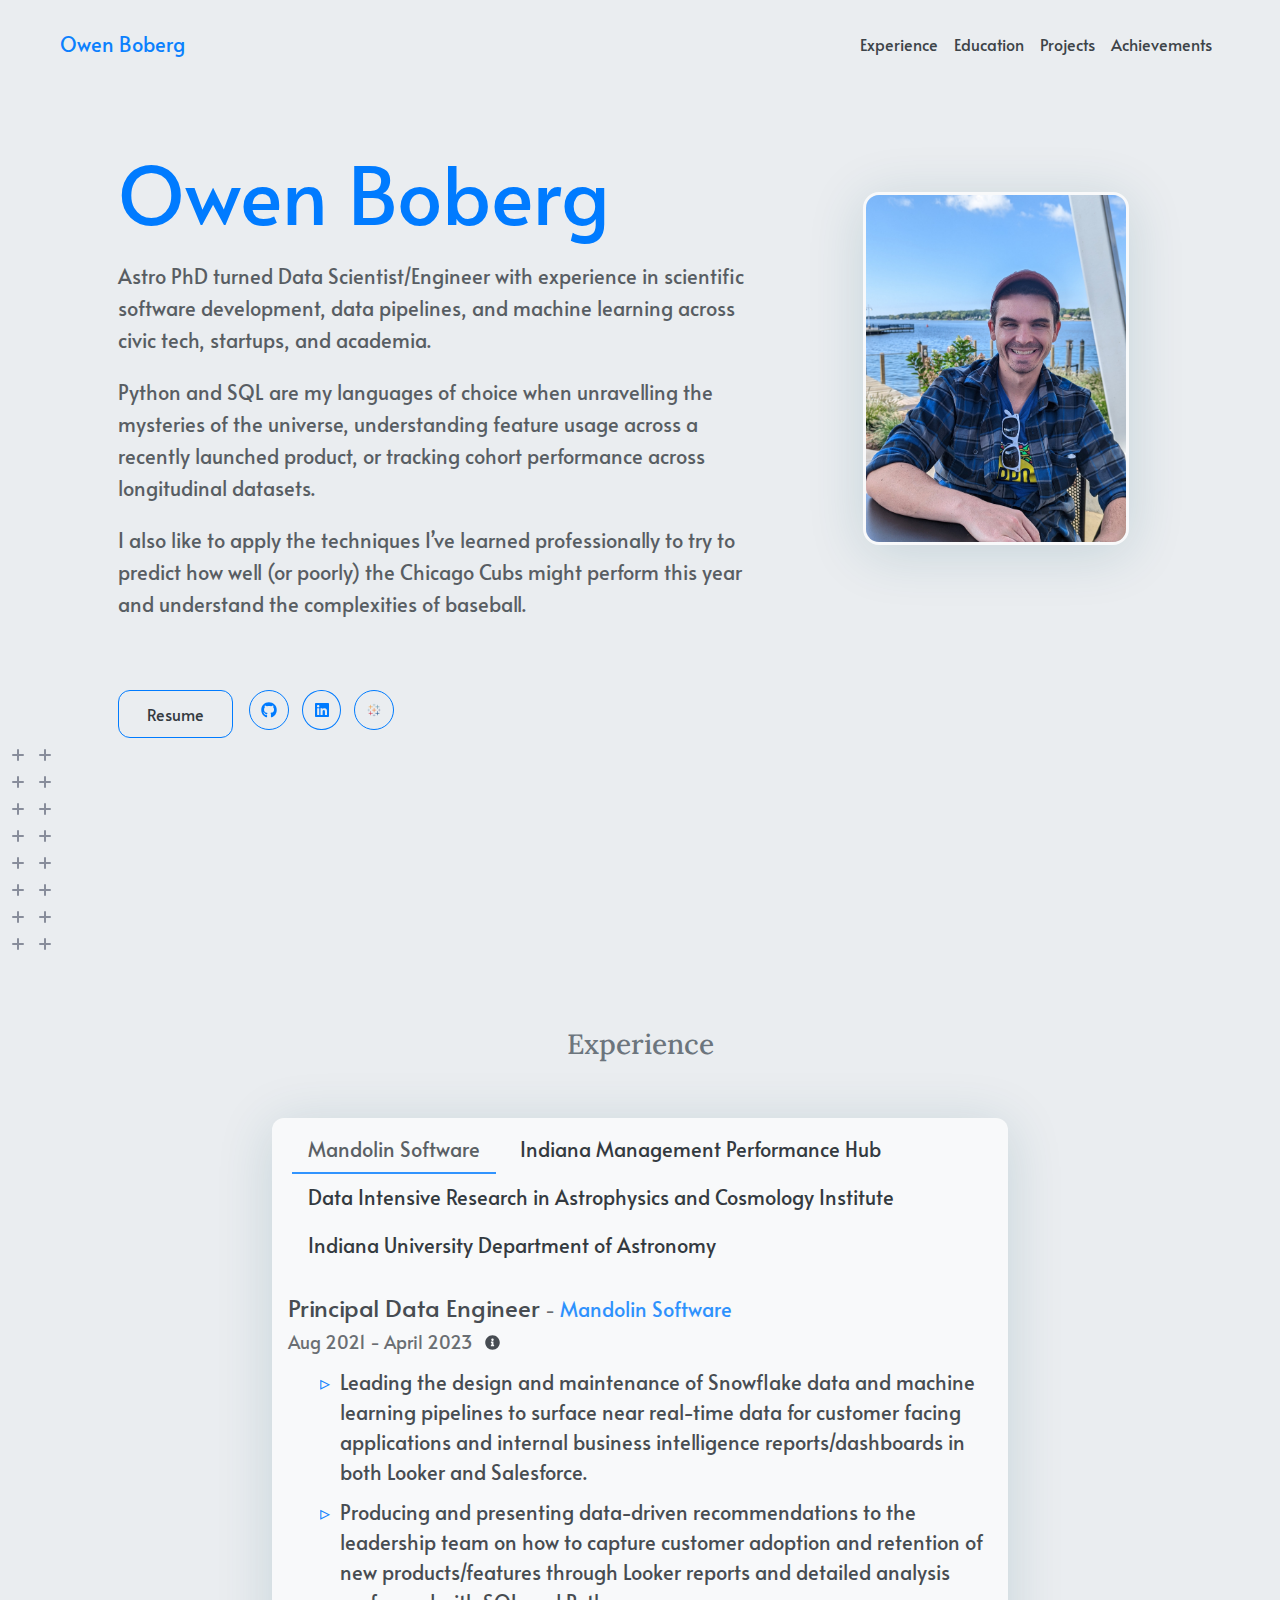
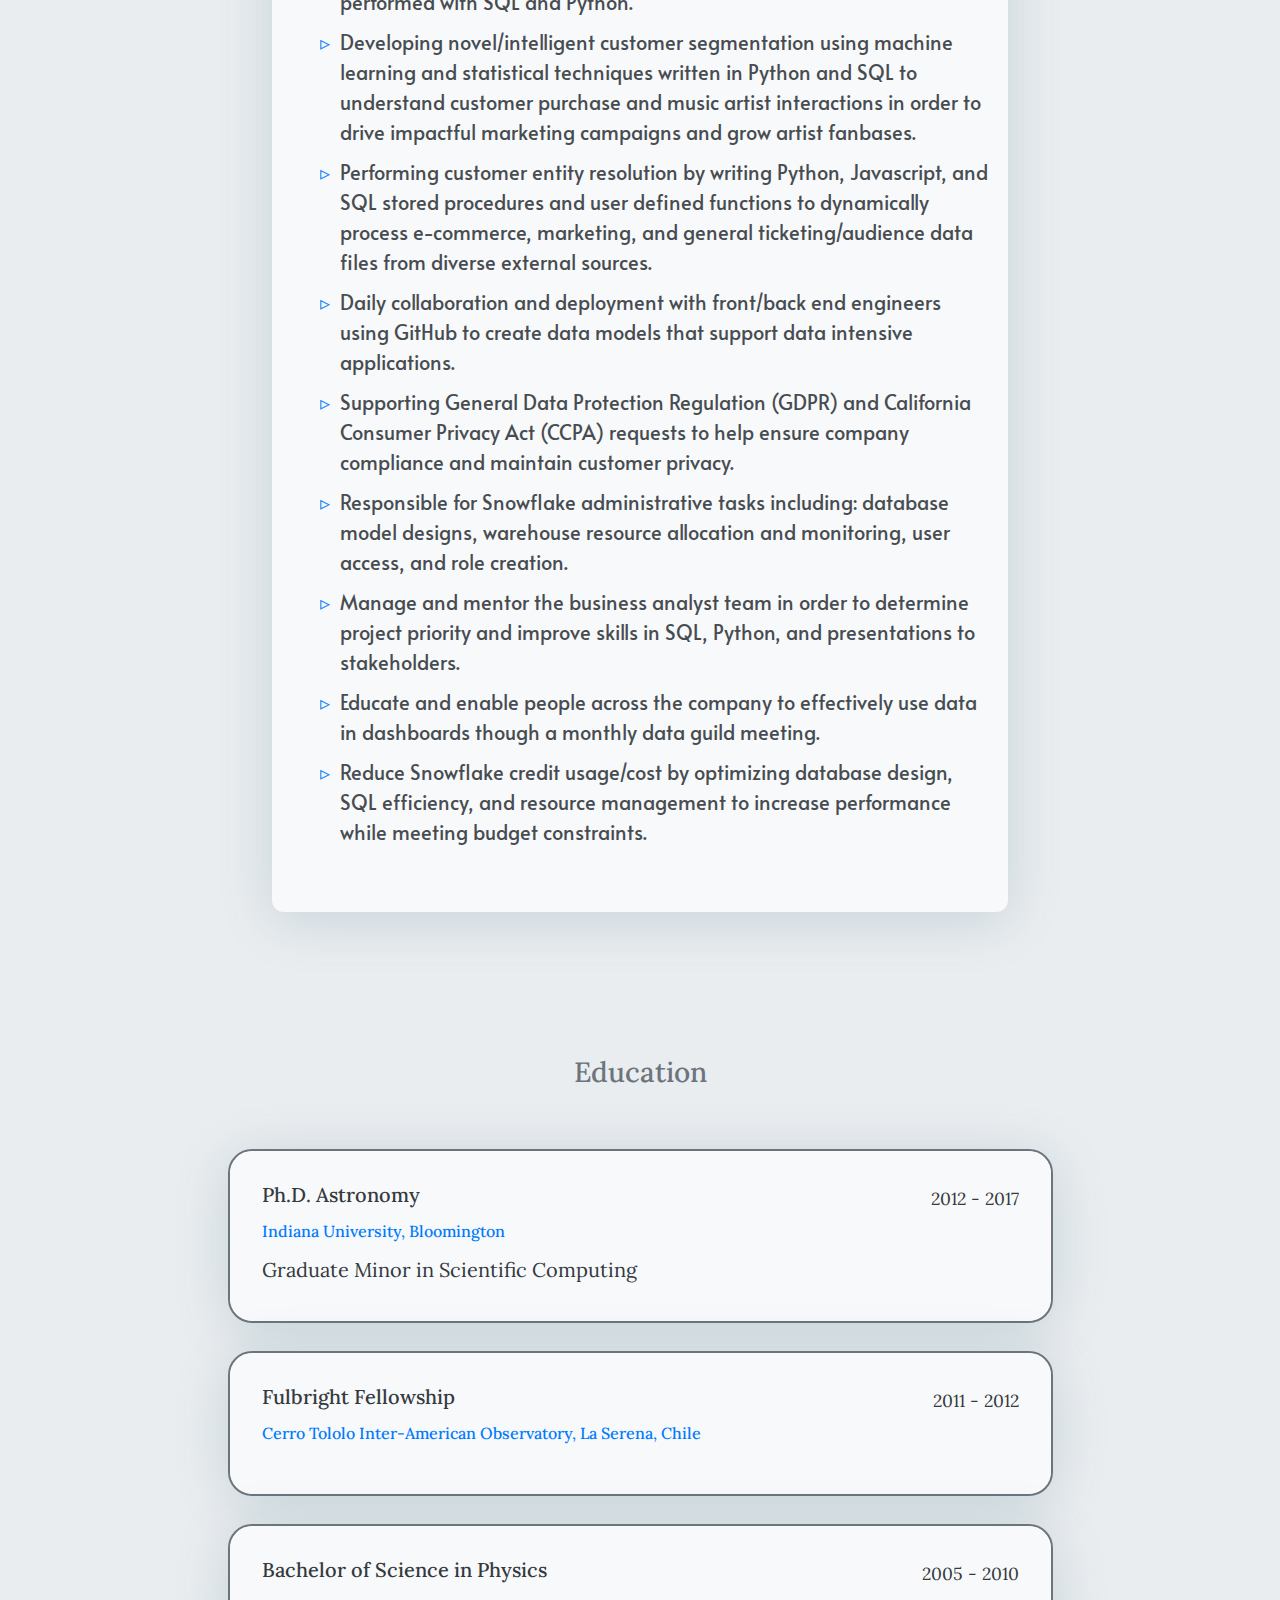
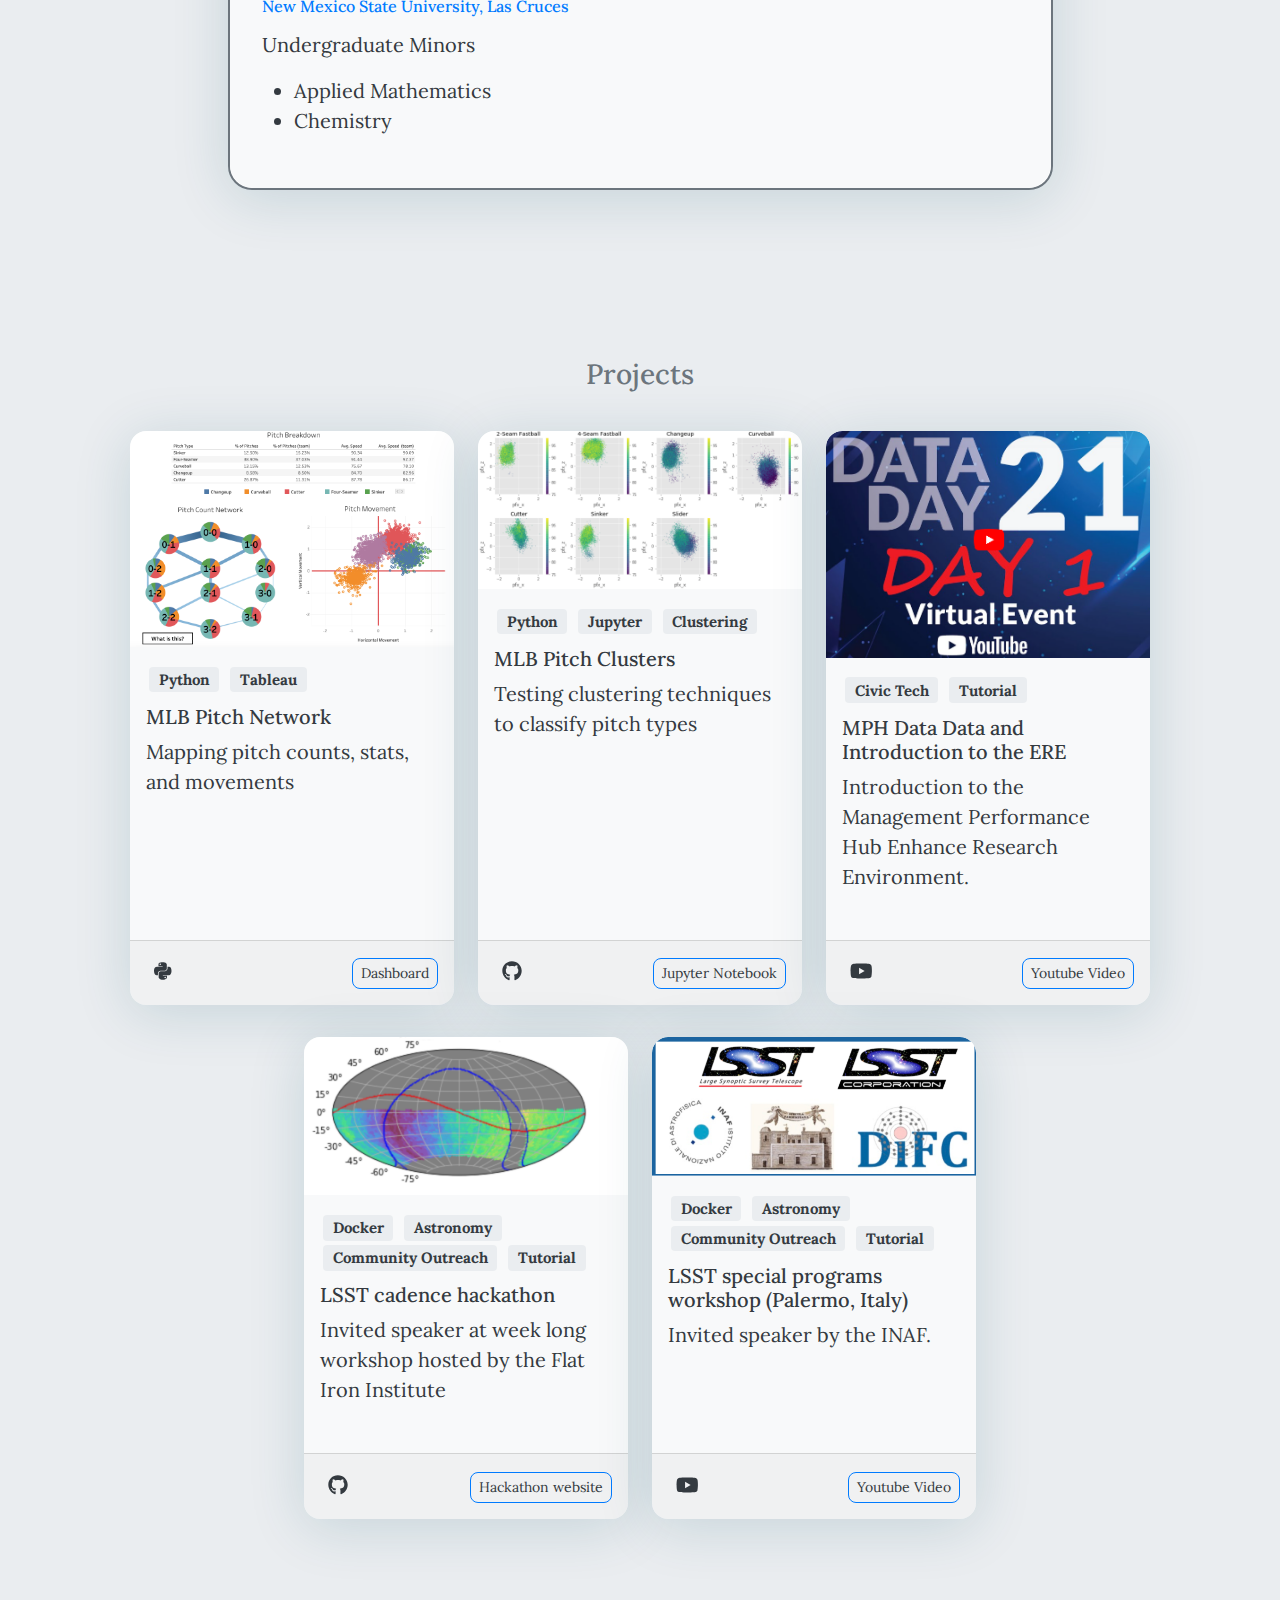
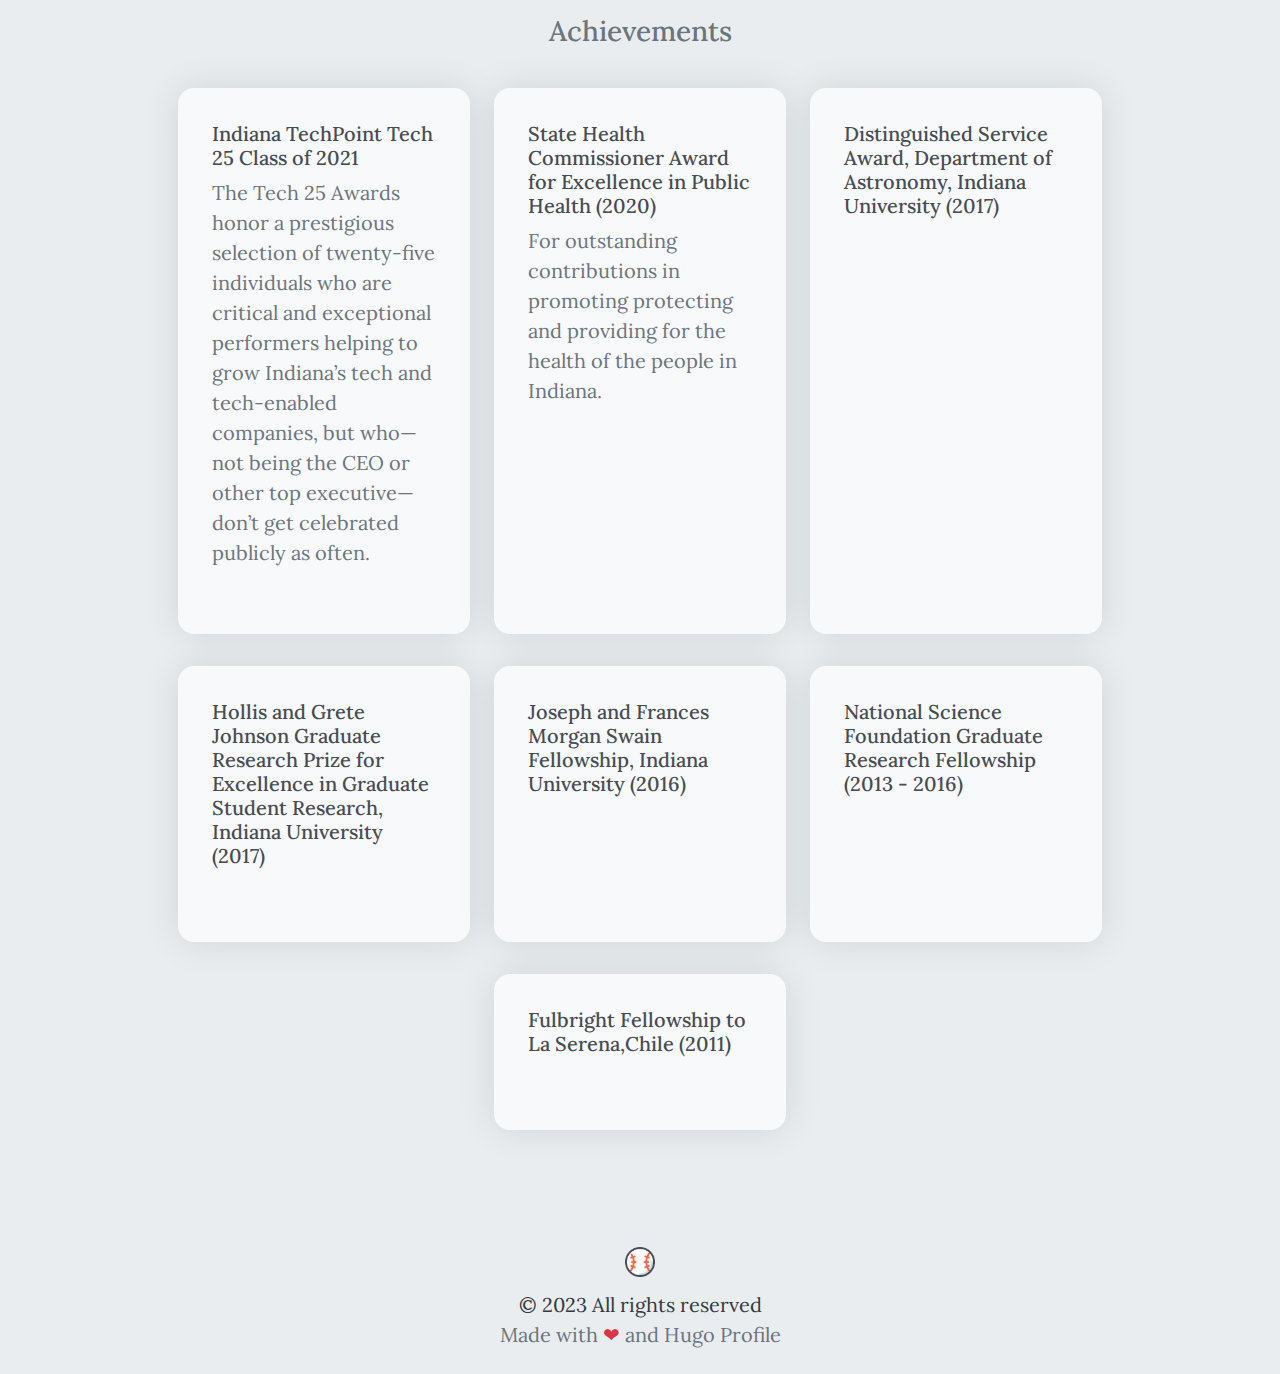
==== index.html @ ac0f69bf "first push of new website theme" ====
<!DOCTYPE html>
<html>

<head>
	<meta name="generator" content="Hugo 0.111.3"><meta charset="UTF-8">
<meta name="viewport" content="width=device-width, initial-scale=1.0">
<meta http-equiv="X-UA-Compatible" content="ie=edge">
<meta http-equiv="Accept-CH" content="DPR, Viewport-Width, Width">
<link rel="icon" href=/images/icons8-baseball-ball-64.png type="image/gif">


<link rel="preconnect" href="https://fonts.googleapis.com">
<link rel="preconnect" href="https://fonts.gstatic.com" crossorigin>
<link rel="preload"
      as="style"
      href="https://fonts.googleapis.com/css2?family=Alata&family=Lora:ital,wght@0,400;0,500;0,600;0,700;1,400;1,500;1,600;1,700&family=Roboto:ital,wght@0,100;0,300;0,400;0,500;0,700;0,900;1,100;1,300;1,400;1,500;1,700;1,900&display=swap"
>
<link rel="stylesheet"
      href="https://fonts.googleapis.com/css2?family=Alata&family=Lora:ital,wght@0,400;0,500;0,600;0,700;1,400;1,500;1,600;1,700&family=Roboto:ital,wght@0,100;0,300;0,400;0,500;0,700;0,900;1,100;1,300;1,400;1,500;1,700;1,900&display=swap"
      media="print" onload="this.media='all'" />
<noscript>
  <link
          href="https://fonts.googleapis.com/css2?family=Alata&family=Lora:ital,wght@0,400;0,500;0,600;0,700;1,400;1,500;1,600;1,700&family=Roboto:ital,wght@0,100;0,300;0,400;0,500;0,700;0,900;1,100;1,300;1,400;1,500;1,700;1,900&display=swap"
          rel="stylesheet">
</noscript>


<link rel="stylesheet" href="/css/font.css" media="all">



<meta property="og:title" content="Owen Boberg" />
<meta property="og:description" content="Personal site for Owen Boberg" />
<meta property="og:type" content="website" />
<meta property="og:url" content="https://oboberg.github.io/" /><meta property="og:site_name" content="Owen Boberg" />

<meta name="twitter:card" content="summary"/>
<meta name="twitter:title" content="Owen Boberg"/>
<meta name="twitter:description" content="Personal site for Owen Boberg"/>


<link rel="stylesheet" href="/bootstrap-5/css/bootstrap.min.css" media="all"><link rel="stylesheet" href="/css/header.css" media="all">
<link rel="stylesheet" href="/css/footer.css" media="all">


<link rel="stylesheet" href="/css/theme.css" media="all">




<style>
    :root {
        --text-color: #343a40;
        --text-secondary-color: #6c757d;
        --background-color: #eaedf0;
        --secondary-background-color: #64ffda1a;
        --primary-color: #007bff;
        --secondary-color: #f8f9fa;

         
        --text-color-dark: #e4e6eb;
        --text-secondary-color-dark: #b0b3b8;
        --background-color-dark: #18191a;
        --secondary-background-color-dark: #212529;
        --primary-color-dark: #ffffff;
        --secondary-color-dark: #212529;
    }
    body {
        font-size: 1.25rem;
        font-weight: 400;
        line-height: 1.5;
        text-align: left;
    }

    html {
        background-color: var(--background-color) !important;
    }

    body::-webkit-scrollbar {
        width: .5em;
        height: .5em;
        background-color: var(--background-color);
    }
    
    ::-webkit-scrollbar-track {
        box-shadow: inset 0 0 6px var(--background-color);
        border-radius: 1rem;
    }
    
    ::-webkit-scrollbar-thumb {
        border-radius: 1rem;
        background-color: var(--secondary-color);
        outline: 1px solid var(--background-color);
    }

    #search-content::-webkit-scrollbar {
        width: .5em;
        height: .1em;
        background-color: var(--background-color);
    }
</style>

<meta name="description" content=Personal&#32;site&#32;for&#32;Owen&#32;Boberg>
<link rel="stylesheet" href="/css/index.css" media="all">
<link rel="stylesheet" href="/css/projects.css" media="all">


<script defer src="/fontawesome-5/all-5.15.4.js"></script>

  <title>
Owen Boberg

  </title>
</head>

<body class="light">
  
  
<script>
    let localStorageValue = localStorage.getItem("pref-theme");
    let mediaQuery = window.matchMedia('(prefers-color-scheme: dark)').matches;

    switch (localStorageValue) {
        case "dark":
            document.body.classList.add('dark');
            break;
        case "light":
            document.body.classList.remove('dark');
            break;
        default:
            if (mediaQuery) {
                document.body.classList.add('dark');
            }
            break;
    }
</script>



<header>
    <nav class="pt-3 navbar navbar-expand-lg animate">
        <div class="container-fluid mx-xs-2 mx-sm-5 mx-md-5 mx-lg-5">
            
            <a class="navbar-brand primary-font text-wrap" href="/">
                
                Owen Boberg
                
            </a>

            

            
            <button class="navbar-toggler" type="button" data-bs-toggle="collapse" data-bs-target="#navbarContent"
                aria-controls="navbarContent" aria-expanded="false" aria-label="Toggle navigation">
                <svg aria-hidden="true" height="24" viewBox="0 0 16 16" version="1.1" width="24" data-view-component="true">
                    <path fill-rule="evenodd" d="M1 2.75A.75.75 0 011.75 2h12.5a.75.75 0 110 1.5H1.75A.75.75 0 011 2.75zm0 5A.75.75 0 011.75 7h12.5a.75.75 0 110 1.5H1.75A.75.75 0 011 7.75zM1.75 12a.75.75 0 100 1.5h12.5a.75.75 0 100-1.5H1.75z"></path>
                </svg>
            </button>

            
            <div class="collapse navbar-collapse text-wrap primary-font" id="navbarContent">
                <ul class="navbar-nav ms-auto text-center">
                    

                    

                    
                    <li class="nav-item navbar-text">
                        <a class="nav-link" href="/#experience"
                            aria-label="experience">
                            Experience
                        </a>
                    </li>
                    

                    
                    <li class="nav-item navbar-text">
                        <a class="nav-link" href="/#education"
                            aria-label="education">
                            Education
                        </a>
                    </li>
                    

                    
                    <li class="nav-item navbar-text">
                        <a class="nav-link" href="/#projects"
                            aria-label="projects">
                            Projects
                        </a>
                    </li>
                    

                    
                    <li class="nav-item navbar-text">
                        <a class="nav-link" href="/#achievements"
                            aria-label="achievements">
                            Achievements
                        </a>
                    </li>
                    

                    

                    
                    

                    

                </ul>

            </div>
        </div>
    </nav>
</header>
<div id="content">
<section id="hero" class="py-5 align-middle">
    <div class="container px-3 px-sm-5 px-md-5 px-lg-5 pt-lg-3">
        <div class="row">
            <div class="col-sm-12 col-md-12 col-lg-8 content animate" id="primary-font">
                <span class="subtitle">
                    
                </span>
                <h2>
                    Owen Boberg
                </h2>
                <h3>
                    
                </h3>
                <p class="hero-content">
                    <p>Astro PhD turned Data Scientist/Engineer with experience in
scientific software development, data pipelines, and machine learning across<br>
civic tech, startups, and academia.</p>
<p>Python and SQL are my languages of choice when
unravelling the mysteries of the universe, understanding
feature usage across a recently launched product, or tracking cohort performance
across longitudinal datasets.</p>
<p>I also like to apply the techniques I&rsquo;ve learned professionally to
try to predict how well (or poorly) the Chicago Cubs might perform this year and understand the complexities
of baseball.</p>

                </p>
                <div class="row">
                    <div class="col-auto h-100">
                        
                        <a href="/images/boberg_resume_2023.pdf" class="btn" ZgotmplZ
			  
                          target="_blank"
                          >
                            Resume
                        </a>
                        
                    </div>
                    <div class="col-auto px-0 h-100"><span>
    
    <span class="px-1">
        <a href="https://github.com/oboberg" target="_blank" class="btn social-icon">
            <i class="fab fa-github"></i>
        </a>
    </span>
    
    <span class="px-1">
        <a href="https://www.linkedin.com/in/owen-boberg/" target="_blank" class="btn social-icon">
            <i class="fab fa-linkedin"></i>
        </a>
    </span>
    

    
    <span class="px-1">
        <a href="https://public.tableau.com/app/profile/owen.boberg/" target="_blank" class="btn social-icon">
            <img src="/images/fa-tableau.png">
        </a>
    </span>
    
</span></div>
                </div>
            </div>
            <div class="col-sm-12 col-md-12 col-lg-4">
                <div class="row justify-content-center">
                    <div class="col-sm-12 col-md-9 pt-5 image animate px-5 px-md-5 px-lg-0 text-center">
                        <img src="/images/profile_picture.jpg"
                            class="img-thumbnail mx-auto"
                            alt=""
                        >
                    </div>
                </div>
            </div>
        </div>
    </div>
    
    <div class="hero-bottom-svg d-md-block d-lg-block d-none">
        <svg xmlns="http://www.w3.org/2000/svg" width="201" height="201" viewBox="0 0 201 201">
            <g id="Group_1168" data-name="Group 1168" transform="translate(-384 -1392)">
                <rect id="Rectangle_2206" data-name="Rectangle 2206" width="12" height="2" rx="1"
                    transform="translate(391 1392) rotate(90)" fill="#282f49" />
                <rect id="Rectangle_2271" data-name="Rectangle 2271" width="12" height="2" rx="1"
                    transform="translate(391 1500) rotate(90)" fill="#282f49" />
                <rect id="Rectangle_2238" data-name="Rectangle 2238" width="12" height="2" rx="1"
                    transform="translate(391 1446) rotate(90)" fill="#282f49" />
                <rect id="Rectangle_2278" data-name="Rectangle 2278" width="12" height="2" rx="1"
                    transform="translate(391 1554) rotate(90)" fill="#282f49" />
                <rect id="Rectangle_2222" data-name="Rectangle 2222" width="12" height="2" rx="1"
                    transform="translate(391 1419) rotate(90)" fill="#282f49" />
                <rect id="Rectangle_2272" data-name="Rectangle 2272" width="12" height="2" rx="1"
                    transform="translate(391 1527) rotate(90)" fill="#282f49" />
                <rect id="Rectangle_2241" data-name="Rectangle 2241" width="12" height="2" rx="1"
                    transform="translate(391 1473) rotate(90)" fill="#282f49" />
                <rect id="Rectangle_2288" data-name="Rectangle 2288" width="12" height="2" rx="1"
                    transform="translate(391 1581) rotate(90)" fill="#282f49" />
                <rect id="Rectangle_2214" data-name="Rectangle 2214" width="12" height="2" rx="1"
                    transform="translate(499 1392) rotate(90)" fill="#282f49" />
                <rect id="Rectangle_2289" data-name="Rectangle 2289" width="12" height="2" rx="1"
                    transform="translate(499 1500) rotate(90)" fill="#282f49" />
                <rect id="Rectangle_2256" data-name="Rectangle 2256" width="12" height="2" rx="1"
                    transform="translate(499 1446) rotate(90)" fill="#282f49" />
                <rect id="Rectangle_2290" data-name="Rectangle 2290" width="12" height="2" rx="1"
                    transform="translate(499 1554) rotate(90)" fill="#282f49" />
                <rect id="Rectangle_2231" data-name="Rectangle 2231" width="12" height="2" rx="1"
                    transform="translate(499 1419) rotate(90)" fill="#282f49" />
                <rect id="Rectangle_2291" data-name="Rectangle 2291" width="12" height="2" rx="1"
                    transform="translate(499 1527) rotate(90)" fill="#282f49" />
                <rect id="Rectangle_2257" data-name="Rectangle 2257" width="12" height="2" rx="1"
                    transform="translate(499 1473) rotate(90)" fill="#282f49" />
                <rect id="Rectangle_2292" data-name="Rectangle 2292" width="12" height="2" rx="1"
                    transform="translate(499 1581) rotate(90)" fill="#282f49" />
                <rect id="Rectangle_2210" data-name="Rectangle 2210" width="12" height="2" rx="1"
                    transform="translate(445 1392) rotate(90)" fill="#282f49" />
                <rect id="Rectangle_2279" data-name="Rectangle 2279" width="12" height="2" rx="1"
                    transform="translate(445 1500) rotate(90)" fill="#282f49" />
                <rect id="Rectangle_2248" data-name="Rectangle 2248" width="12" height="2" rx="1"
                    transform="translate(445 1446) rotate(90)" fill="#282f49" />
                <rect id="Rectangle_2280" data-name="Rectangle 2280" width="12" height="2" rx="1"
                    transform="translate(445 1554) rotate(90)" fill="#282f49" />
                <rect id="Rectangle_2226" data-name="Rectangle 2226" width="12" height="2" rx="1"
                    transform="translate(445 1419) rotate(90)" fill="#282f49" />
                <rect id="Rectangle_2281" data-name="Rectangle 2281" width="12" height="2" rx="1"
                    transform="translate(445 1527) rotate(90)" fill="#282f49" />
                <rect id="Rectangle_2249" data-name="Rectangle 2249" width="12" height="2" rx="1"
                    transform="translate(445 1473) rotate(90)" fill="#282f49" />
                <rect id="Rectangle_2293" data-name="Rectangle 2293" width="12" height="2" rx="1"
                    transform="translate(445 1581) rotate(90)" fill="#282f49" />
                <rect id="Rectangle_2219" data-name="Rectangle 2219" width="12" height="2" rx="1"
                    transform="translate(553 1392) rotate(90)" fill="#282f49" />
                <rect id="Rectangle_2310" data-name="Rectangle 2310" width="12" height="2" rx="1"
                    transform="translate(553 1500) rotate(90)" fill="#282f49" />
                <rect id="Rectangle_2262" data-name="Rectangle 2262" width="12" height="2" rx="1"
                    transform="translate(553 1446) rotate(90)" fill="#282f49" />
                <rect id="Rectangle_2311" data-name="Rectangle 2311" width="12" height="2" rx="1"
                    transform="translate(553 1554) rotate(90)" fill="#282f49" />
                <rect id="Rectangle_2232" data-name="Rectangle 2232" width="12" height="2" rx="1"
                    transform="translate(553 1419) rotate(90)" fill="#282f49" />
                <rect id="Rectangle_2312" data-name="Rectangle 2312" width="12" height="2" rx="1"
                    transform="translate(553 1527) rotate(90)" fill="#282f49" />
                <rect id="Rectangle_2263" data-name="Rectangle 2263" width="12" height="2" rx="1"
                    transform="translate(553 1473) rotate(90)" fill="#282f49" />
                <rect id="Rectangle_2313" data-name="Rectangle 2313" width="12" height="2" rx="1"
                    transform="translate(553 1581) rotate(90)" fill="#282f49" />
                <rect id="Rectangle_2209" data-name="Rectangle 2209" width="12" height="2" rx="1"
                    transform="translate(418 1392) rotate(90)" fill="#282f49" />
                <rect id="Rectangle_2273" data-name="Rectangle 2273" width="12" height="2" rx="1"
                    transform="translate(418 1500) rotate(90)" fill="#282f49" />
                <rect id="Rectangle_2242" data-name="Rectangle 2242" width="12" height="2" rx="1"
                    transform="translate(418 1446) rotate(90)" fill="#282f49" />
                <rect id="Rectangle_2282" data-name="Rectangle 2282" width="12" height="2" rx="1"
                    transform="translate(418 1554) rotate(90)" fill="#282f49" />
                <rect id="Rectangle_2223" data-name="Rectangle 2223" width="12" height="2" rx="1"
                    transform="translate(418 1419) rotate(90)" fill="#282f49" />
                <rect id="Rectangle_2274" data-name="Rectangle 2274" width="12" height="2" rx="1"
                    transform="translate(418 1527) rotate(90)" fill="#282f49" />
                <rect id="Rectangle_2243" data-name="Rectangle 2243" width="12" height="2" rx="1"
                    transform="translate(418 1473) rotate(90)" fill="#282f49" />
                <rect id="Rectangle_2294" data-name="Rectangle 2294" width="12" height="2" rx="1"
                    transform="translate(418 1581) rotate(90)" fill="#282f49" />
                <rect id="Rectangle_2217" data-name="Rectangle 2217" width="12" height="2" rx="1"
                    transform="translate(526 1392) rotate(90)" fill="#282f49" />
                <rect id="Rectangle_2314" data-name="Rectangle 2314" width="12" height="2" rx="1"
                    transform="translate(526 1500) rotate(90)" fill="#282f49" />
                <rect id="Rectangle_2258" data-name="Rectangle 2258" width="12" height="2" rx="1"
                    transform="translate(526 1446) rotate(90)" fill="#282f49" />
                <rect id="Rectangle_2315" data-name="Rectangle 2315" width="12" height="2" rx="1"
                    transform="translate(526 1554) rotate(90)" fill="#282f49" />
                <rect id="Rectangle_2233" data-name="Rectangle 2233" width="12" height="2" rx="1"
                    transform="translate(526 1419) rotate(90)" fill="#282f49" />
                <rect id="Rectangle_2316" data-name="Rectangle 2316" width="12" height="2" rx="1"
                    transform="translate(526 1527) rotate(90)" fill="#282f49" />
                <rect id="Rectangle_2259" data-name="Rectangle 2259" width="12" height="2" rx="1"
                    transform="translate(526 1473) rotate(90)" fill="#282f49" />
                <rect id="Rectangle_2317" data-name="Rectangle 2317" width="12" height="2" rx="1"
                    transform="translate(526 1581) rotate(90)" fill="#282f49" />
                <rect id="Rectangle_2211" data-name="Rectangle 2211" width="12" height="2" rx="1"
                    transform="translate(472 1392) rotate(90)" fill="#282f49" />
                <rect id="Rectangle_2295" data-name="Rectangle 2295" width="12" height="2" rx="1"
                    transform="translate(472 1500) rotate(90)" fill="#282f49" />
                <rect id="Rectangle_2250" data-name="Rectangle 2250" width="12" height="2" rx="1"
                    transform="translate(472 1446) rotate(90)" fill="#282f49" />
                <rect id="Rectangle_2296" data-name="Rectangle 2296" width="12" height="2" rx="1"
                    transform="translate(472 1554) rotate(90)" fill="#282f49" />
                <rect id="Rectangle_2227" data-name="Rectangle 2227" width="12" height="2" rx="1"
                    transform="translate(472 1419) rotate(90)" fill="#282f49" />
                <rect id="Rectangle_2297" data-name="Rectangle 2297" width="12" height="2" rx="1"
                    transform="translate(472 1527) rotate(90)" fill="#282f49" />
                <rect id="Rectangle_2251" data-name="Rectangle 2251" width="12" height="2" rx="1"
                    transform="translate(472 1473) rotate(90)" fill="#282f49" />
                <rect id="Rectangle_2298" data-name="Rectangle 2298" width="12" height="2" rx="1"
                    transform="translate(472 1581) rotate(90)" fill="#282f49" />
                <rect id="Rectangle_2221" data-name="Rectangle 2221" width="12" height="2" rx="1"
                    transform="translate(580 1392) rotate(90)" fill="#282f49" />
                <rect id="Rectangle_2318" data-name="Rectangle 2318" width="12" height="2" rx="1"
                    transform="translate(580 1500) rotate(90)" fill="#282f49" />
                <rect id="Rectangle_2264" data-name="Rectangle 2264" width="12" height="2" rx="1"
                    transform="translate(580 1446) rotate(90)" fill="#282f49" />
                <rect id="Rectangle_2319" data-name="Rectangle 2319" width="12" height="2" rx="1"
                    transform="translate(580 1554) rotate(90)" fill="#282f49" />
                <rect id="Rectangle_2236" data-name="Rectangle 2236" width="12" height="2" rx="1"
                    transform="translate(580 1419) rotate(90)" fill="#282f49" />
                <rect id="Rectangle_2320" data-name="Rectangle 2320" width="12" height="2" rx="1"
                    transform="translate(580 1527) rotate(90)" fill="#282f49" />
                <rect id="Rectangle_2265" data-name="Rectangle 2265" width="12" height="2" rx="1"
                    transform="translate(580 1473) rotate(90)" fill="#282f49" />
                <rect id="Rectangle_2321" data-name="Rectangle 2321" width="12" height="2" rx="1"
                    transform="translate(580 1581) rotate(90)" fill="#282f49" />
                <rect id="Rectangle_2207" data-name="Rectangle 2207" width="12" height="2" rx="1"
                    transform="translate(396 1399) rotate(-180)" fill="#282f49" />
                <rect id="Rectangle_2270" data-name="Rectangle 2270" width="12" height="2" rx="1"
                    transform="translate(396 1507) rotate(-180)" fill="#282f49" />
                <rect id="Rectangle_2239" data-name="Rectangle 2239" width="12" height="2" rx="1"
                    transform="translate(396 1453) rotate(-180)" fill="#282f49" />
                <rect id="Rectangle_2283" data-name="Rectangle 2283" width="12" height="2" rx="1"
                    transform="translate(396 1561) rotate(-180)" fill="#282f49" />
                <rect id="Rectangle_2224" data-name="Rectangle 2224" width="12" height="2" rx="1"
                    transform="translate(396 1426) rotate(-180)" fill="#282f49" />
                <rect id="Rectangle_2275" data-name="Rectangle 2275" width="12" height="2" rx="1"
                    transform="translate(396 1534) rotate(-180)" fill="#282f49" />
                <rect id="Rectangle_2244" data-name="Rectangle 2244" width="12" height="2" rx="1"
                    transform="translate(396 1480) rotate(-180)" fill="#282f49" />
                <rect id="Rectangle_2299" data-name="Rectangle 2299" width="12" height="2" rx="1"
                    transform="translate(396 1588) rotate(-180)" fill="#282f49" />
                <rect id="Rectangle_2215" data-name="Rectangle 2215" width="12" height="2" rx="1"
                    transform="translate(504 1399) rotate(-180)" fill="#282f49" />
                <rect id="Rectangle_2300" data-name="Rectangle 2300" width="12" height="2" rx="1"
                    transform="translate(504 1507) rotate(-180)" fill="#282f49" />
                <rect id="Rectangle_2252" data-name="Rectangle 2252" width="12" height="2" rx="1"
                    transform="translate(504 1453) rotate(-180)" fill="#282f49" />
                <rect id="Rectangle_2301" data-name="Rectangle 2301" width="12" height="2" rx="1"
                    transform="translate(504 1561) rotate(-180)" fill="#282f49" />
                <rect id="Rectangle_2228" data-name="Rectangle 2228" width="12" height="2" rx="1"
                    transform="translate(504 1426) rotate(-180)" fill="#282f49" />
                <rect id="Rectangle_2302" data-name="Rectangle 2302" width="12" height="2" rx="1"
                    transform="translate(504 1534) rotate(-180)" fill="#282f49" />
                <rect id="Rectangle_2253" data-name="Rectangle 2253" width="12" height="2" rx="1"
                    transform="translate(504 1480) rotate(-180)" fill="#282f49" />
                <rect id="Rectangle_2303" data-name="Rectangle 2303" width="12" height="2" rx="1"
                    transform="translate(504 1588) rotate(-180)" fill="#282f49" />
                <rect id="Rectangle_2212" data-name="Rectangle 2212" width="12" height="2" rx="1"
                    transform="translate(450 1399) rotate(-180)" fill="#282f49" />
                <rect id="Rectangle_2284" data-name="Rectangle 2284" width="12" height="2" rx="1"
                    transform="translate(450 1507) rotate(-180)" fill="#282f49" />
                <rect id="Rectangle_2245" data-name="Rectangle 2245" width="12" height="2" rx="1"
                    transform="translate(450 1453) rotate(-180)" fill="#282f49" />
                <rect id="Rectangle_2285" data-name="Rectangle 2285" width="12" height="2" rx="1"
                    transform="translate(450 1561) rotate(-180)" fill="#282f49" />
                <rect id="Rectangle_2229" data-name="Rectangle 2229" width="12" height="2" rx="1"
                    transform="translate(450 1426) rotate(-180)" fill="#282f49" />
                <rect id="Rectangle_2286" data-name="Rectangle 2286" width="12" height="2" rx="1"
                    transform="translate(450 1534) rotate(-180)" fill="#282f49" />
                <rect id="Rectangle_2246" data-name="Rectangle 2246" width="12" height="2" rx="1"
                    transform="translate(450 1480) rotate(-180)" fill="#282f49" />
                <rect id="Rectangle_2304" data-name="Rectangle 2304" width="12" height="2" rx="1"
                    transform="translate(450 1588) rotate(-180)" fill="#282f49" />
                <rect id="Rectangle_2218" data-name="Rectangle 2218" width="12" height="2" rx="1"
                    transform="translate(558 1399) rotate(-180)" fill="#282f49" />
                <rect id="Rectangle_2322" data-name="Rectangle 2322" width="12" height="2" rx="1"
                    transform="translate(558 1507) rotate(-180)" fill="#282f49" />
                <rect id="Rectangle_2266" data-name="Rectangle 2266" width="12" height="2" rx="1"
                    transform="translate(558 1453) rotate(-180)" fill="#282f49" />
                <rect id="Rectangle_2323" data-name="Rectangle 2323" width="12" height="2" rx="1"
                    transform="translate(558 1561) rotate(-180)" fill="#282f49" />
                <rect id="Rectangle_2234" data-name="Rectangle 2234" width="12" height="2" rx="1"
                    transform="translate(558 1426) rotate(-180)" fill="#282f49" />
                <rect id="Rectangle_2324" data-name="Rectangle 2324" width="12" height="2" rx="1"
                    transform="translate(558 1534) rotate(-180)" fill="#282f49" />
                <rect id="Rectangle_2267" data-name="Rectangle 2267" width="12" height="2" rx="1"
                    transform="translate(558 1480) rotate(-180)" fill="#282f49" />
                <rect id="Rectangle_2325" data-name="Rectangle 2325" width="12" height="2" rx="1"
                    transform="translate(558 1588) rotate(-180)" fill="#282f49" />
                <rect id="Rectangle_2208" data-name="Rectangle 2208" width="12" height="2" rx="1"
                    transform="translate(423 1399) rotate(-180)" fill="#282f49" />
                <rect id="Rectangle_2276" data-name="Rectangle 2276" width="12" height="2" rx="1"
                    transform="translate(423 1507) rotate(-180)" fill="#282f49" />
                <rect id="Rectangle_2240" data-name="Rectangle 2240" width="12" height="2" rx="1"
                    transform="translate(423 1453) rotate(-180)" fill="#282f49" />
                <rect id="Rectangle_2287" data-name="Rectangle 2287" width="12" height="2" rx="1"
                    transform="translate(423 1561) rotate(-180)" fill="#282f49" />
                <rect id="Rectangle_2225" data-name="Rectangle 2225" width="12" height="2" rx="1"
                    transform="translate(423 1426) rotate(-180)" fill="#282f49" />
                <rect id="Rectangle_2277" data-name="Rectangle 2277" width="12" height="2" rx="1"
                    transform="translate(423 1534) rotate(-180)" fill="#282f49" />
                <rect id="Rectangle_2247" data-name="Rectangle 2247" width="12" height="2" rx="1"
                    transform="translate(423 1480) rotate(-180)" fill="#282f49" />
                <rect id="Rectangle_2305" data-name="Rectangle 2305" width="12" height="2" rx="1"
                    transform="translate(423 1588) rotate(-180)" fill="#282f49" />
                <rect id="Rectangle_2216" data-name="Rectangle 2216" width="12" height="2" rx="1"
                    transform="translate(531 1399) rotate(-180)" fill="#282f49" />
                <rect id="Rectangle_2326" data-name="Rectangle 2326" width="12" height="2" rx="1"
                    transform="translate(531 1507) rotate(-180)" fill="#282f49" />
                <rect id="Rectangle_2260" data-name="Rectangle 2260" width="12" height="2" rx="1"
                    transform="translate(531 1453) rotate(-180)" fill="#282f49" />
                <rect id="Rectangle_2327" data-name="Rectangle 2327" width="12" height="2" rx="1"
                    transform="translate(531 1561) rotate(-180)" fill="#282f49" />
                <rect id="Rectangle_2235" data-name="Rectangle 2235" width="12" height="2" rx="1"
                    transform="translate(531 1426) rotate(-180)" fill="#282f49" />
                <rect id="Rectangle_2328" data-name="Rectangle 2328" width="12" height="2" rx="1"
                    transform="translate(531 1534) rotate(-180)" fill="#282f49" />
                <rect id="Rectangle_2261" data-name="Rectangle 2261" width="12" height="2" rx="1"
                    transform="translate(531 1480) rotate(-180)" fill="#282f49" />
                <rect id="Rectangle_2329" data-name="Rectangle 2329" width="12" height="2" rx="1"
                    transform="translate(531 1588) rotate(-180)" fill="#282f49" />
                <rect id="Rectangle_2213" data-name="Rectangle 2213" width="12" height="2" rx="1"
                    transform="translate(477 1399) rotate(-180)" fill="#282f49" />
                <rect id="Rectangle_2306" data-name="Rectangle 2306" width="12" height="2" rx="1"
                    transform="translate(477 1507) rotate(-180)" fill="#282f49" />
                <rect id="Rectangle_2254" data-name="Rectangle 2254" width="12" height="2" rx="1"
                    transform="translate(477 1453) rotate(-180)" fill="#282f49" />
                <rect id="Rectangle_2307" data-name="Rectangle 2307" width="12" height="2" rx="1"
                    transform="translate(477 1561) rotate(-180)" fill="#282f49" />
                <rect id="Rectangle_2230" data-name="Rectangle 2230" width="12" height="2" rx="1"
                    transform="translate(477 1426) rotate(-180)" fill="#282f49" />
                <rect id="Rectangle_2308" data-name="Rectangle 2308" width="12" height="2" rx="1"
                    transform="translate(477 1534) rotate(-180)" fill="#282f49" />
                <rect id="Rectangle_2255" data-name="Rectangle 2255" width="12" height="2" rx="1"
                    transform="translate(477 1480) rotate(-180)" fill="#282f49" />
                <rect id="Rectangle_2309" data-name="Rectangle 2309" width="12" height="2" rx="1"
                    transform="translate(477 1588) rotate(-180)" fill="#282f49" />
                <rect id="Rectangle_2220" data-name="Rectangle 2220" width="12" height="2" rx="1"
                    transform="translate(585 1399) rotate(-180)" fill="#282f49" />
                <rect id="Rectangle_2330" data-name="Rectangle 2330" width="12" height="2" rx="1"
                    transform="translate(585 1507) rotate(-180)" fill="#282f49" />
                <rect id="Rectangle_2268" data-name="Rectangle 2268" width="12" height="2" rx="1"
                    transform="translate(585 1453) rotate(-180)" fill="#282f49" />
                <rect id="Rectangle_2331" data-name="Rectangle 2331" width="12" height="2" rx="1"
                    transform="translate(585 1561) rotate(-180)" fill="#282f49" />
                <rect id="Rectangle_2237" data-name="Rectangle 2237" width="12" height="2" rx="1"
                    transform="translate(585 1426) rotate(-180)" fill="#282f49" />
                <rect id="Rectangle_2332" data-name="Rectangle 2332" width="12" height="2" rx="1"
                    transform="translate(585 1534) rotate(-180)" fill="#282f49" />
                <rect id="Rectangle_2269" data-name="Rectangle 2269" width="12" height="2" rx="1"
                    transform="translate(585 1480) rotate(-180)" fill="#282f49" />
                <rect id="Rectangle_2333" data-name="Rectangle 2333" width="12" height="2" rx="1"
                    transform="translate(585 1588) rotate(-180)" fill="#282f49" />
            </g>
        </svg>
    </div>
    
</section>

<section id="experience" class="py-5">
    <div class="container">
        <h3 class="text-center">Experience</h3>
        <div class="row justify-content-center">
            <div class="col-sm-12 col-md-8 col-lg-8 py-5">
                <div class="experience-container px-3 pt-2">
                    <ul class="nav nav-pills mb-3 bg-transparent primary-font" id="pills-tab" role="tablist">
                        
                        
                        <li class="nav-item px-1 bg-transparent" role="presentation">
                            <div 
                                class="nav-link active bg-transparent" 
                                aria-selected="true" 
                                role="tab" 
                                data-bs-toggle="pill"
                                id='Mandolin-Software-Aug-2021---April-2023-tab'
                                data-bs-target='#pills-Mandolin-Software-Aug-2021---April-2023'
                                aria-controls='Mandolin-Software-Aug-2021---April-2023' 
                            >
                                Mandolin Software
                            </div>
                        </li>
                        
                        
                        
                        <li class="nav-item px-1 bg-transparent" role="presentation">
                            <div 
                                class="nav-link bg-transparent" 
                                aria-selected="true" 
                                role="tab" 
                                data-bs-toggle="pill"
                                id='Indiana-Management-Performance-Hub-Oct-2020---Aug-2021-tab'
                                data-bs-target='#pills-Indiana-Management-Performance-Hub-Oct-2020---Aug-2021' 
                                aria-controls='Indiana-Management-Performance-Hub-Oct-2020---Aug-2021'
                            >
                                Indiana Management Performance Hub
                            </div>
                        </li>
                        
                        
                        
                        <li class="nav-item px-1 bg-transparent" role="presentation">
                            <div 
                                class="nav-link bg-transparent" 
                                aria-selected="true" 
                                role="tab" 
                                data-bs-toggle="pill"
                                id='Data-Intensive-Research-in-Astrophysics-and-Cosmology-Institute-June-2017---Oct-2018-tab'
                                data-bs-target='#pills-Data-Intensive-Research-in-Astrophysics-and-Cosmology-Institute-June-2017---Oct-2018' 
                                aria-controls='Data-Intensive-Research-in-Astrophysics-and-Cosmology-Institute-June-2017---Oct-2018'
                            >
                                Data Intensive Research in Astrophysics and Cosmology Institute
                            </div>
                        </li>
                        
                        
                        
                        <li class="nav-item px-1 bg-transparent" role="presentation">
                            <div 
                                class="nav-link bg-transparent" 
                                aria-selected="true" 
                                role="tab" 
                                data-bs-toggle="pill"
                                id='Indiana-University-Department-of-Astronomy-Aug-2012---Aug-2017-tab'
                                data-bs-target='#pills-Indiana-University-Department-of-Astronomy-Aug-2012---Aug-2017' 
                                aria-controls='Indiana-University-Department-of-Astronomy-Aug-2012---Aug-2017'
                            >
                                Indiana University Department of Astronomy
                            </div>
                        </li>
                        
                        
                    </ul>
                    <div class="tab-content pb-5 pt-2 bg-transparent primary-font" id="pills-tabContent">
                        
                        
                        <div 
                            class="tab-pane fade show active bg-transparent" 
                            role="tabpanel"
                            id='pills-Mandolin-Software-Aug-2021---April-2023'
                            aria-labelledby='pills-Mandolin-Software-Aug-2021---April-2023-tab'
                        >
                            <div>
                                <span class="h4">Principal Data Engineer</span>
                                <small>-</small>
                                <a href="https://www.linkedin.com/company/mandolin/" target="_blank">Mandolin Software</a>
                                <div class="pb-1">
                                    <small>Aug 2021 - April 2023</small>
                                    
                                    <span class="p-2">
                                        <span 
                                            style="cursor: pointer;" 
                                            data-bs-toggle="tooltip" 
                                            data-bs-placement="top" 
                                            data-bs-original-title=Mandolin&#32;unfortunately&#32;had&#32;to&#32;shutdown&#32;in&#32;April&#32;2023.
                                        >
                                            <i class="fas fa-info-circle fa-xs"></i>
                                        </span>
                                    </span>
                                    
                                </div>

                                
                            </div>

                            <ul>
<li>Leading the design and maintenance of Snowflake data and machine learning pipelines to surface near real-time data for customer facing applications and internal business intelligence reports/dashboards in both Looker and Salesforce.</li>
<li>Producing and presenting data-driven recommendations to the leadership team on how to capture customer adoption and retention of new products/features through Looker reports and detailed analysis performed with SQL and Python.</li>
<li>Developing novel/intelligent customer segmentation using machine learning and statistical techniques written in Python and SQL to understand customer purchase and music artist interactions
in order to drive impactful marketing campaigns and grow artist fanbases.</li>
<li>Performing customer entity resolution by writing Python, Javascript, and SQL stored procedures and user defined functions to dynamically process e-commerce, marketing, and general ticketing/audience data files from diverse external sources.</li>
<li>Daily collaboration and deployment with front/back end engineers using GitHub to create data models that support data intensive applications.</li>
<li>Supporting General Data Protection Regulation (GDPR) and California Consumer Privacy Act (CCPA) requests to help ensure company compliance and maintain customer privacy.</li>
<li>Responsible for Snowflake administrative tasks including: database model designs, warehouse resource allocation and monitoring, user access, and role creation.</li>
<li>Manage and mentor the business analyst team in order to determine project priority and improve skills in SQL, Python, and presentations to stakeholders.</li>
<li>Educate and enable people across the company to effectively use data in dashboards though a monthly data guild meeting.</li>
<li>Reduce Snowflake credit usage/cost by optimizing database design, SQL efficiency, and resource management to increase performance while meeting budget constraints.</li>
</ul>

                        </div>
                        
                        
                        
                        <div 
                            class="tab-pane fade bg-transparent" 
                            role="tabpanel"
                            id='pills-Indiana-Management-Performance-Hub-Oct-2020---Aug-2021'
                            aria-labelledby='pills-Indiana-Management-Performance-Hub-Oct-2020---Aug-2021-tab'
                        >
                            <div>
                                <span class="h4">Lead Data Scientist</span>
                                <small>-</small>
                                <a href="https://www.in.gov/mph/" target="_blank">Indiana Management Performance Hub</a>
                                
                                <div class="pb-1">
                                    <small>Oct 2020 - Aug 2021</small>
                                    
                                </div>
                                
                                
                                <div class="py-2 featuredLink">
                                    <a class="p-2 px-4 btn btn-outline-primary btn-sm" href=https://www.youtube.com/watch?t&#61;1840&amp;v&#61;9bIdMVF1Rbo&amp;feature&#61;youtu.be target="_blank">
                                        Featured Link 
                                    </a>
                                </div>
                                
                            </div>

                            <div class="pt-2">
                                <ul>
<li>Led data science initiatives across state agencies including: Teacher compensation, Management of the opioid crisis, School corporation spending and fund allocation, the analysis of the State’s education and workforce development efforts to understand program efficacy in order to improve outcomes for Hoosiers.</li>
<li>Led the design and operations of the data system components in the State of Indiana&rsquo;s Enhanced Research Environment (ERE), which was awarded an Emerging and Innovative Technologies award from the National Association of State Chief Information Officers.</li>
<li>Supported data pipeline and architecture development and management for statewide data science projects, interfaced with external agencies (customers) to support their work, including, e.g., analysis of Covid-19 data for development of the state&rsquo;s pandemic response efforts.</li>
<li>Developed custom longitudinal datasets with SQL to fulfill data requests from outside researchers (customers) and other agencies to complete analysis on behalf of the state.</li>
<li>Created and maintained public/internal facing Tableau dashboards using Python, SQL, and Tableau Prep.</li>
<li>Wrote and maintained code (R, Python, SQL) and development standards for agency employees and outside vendors collaborating on projects using Azure DevOps and GitHub repositories.</li>
<li>Technical lead of the cross functional data product team comprised of data management, business intelligence and data science while managing one direct report.</li>
</ul>

                            </div>
                        </div>
                        
                        
                        
                        <div 
                            class="tab-pane fade bg-transparent" 
                            role="tabpanel"
                            id='pills-Data-Intensive-Research-in-Astrophysics-and-Cosmology-Institute-June-2017---Oct-2018'
                            aria-labelledby='pills-Data-Intensive-Research-in-Astrophysics-and-Cosmology-Institute-June-2017---Oct-2018-tab'
                        >
                            <div>
                                <span class="h4">Postdoctoral Researcher, Simulations Team</span>
                                <small>-</small>
                                <a href="https://dirac.astro.washington.edu/" target="_blank">Data Intensive Research in Astrophysics and Cosmology Institute</a>
                                
                                <div class="pb-1">
                                    <small>June 2017 - Oct 2018</small>
                                    
                                </div>
                                
                                
                                <div class="py-2 featuredLink">
                                    <a class="p-2 px-4 btn btn-outline-primary btn-sm" href=https://www.youtube.com/watch?v&#61;gdjw9OepOiw target="_blank">
                                        Featured Link 
                                    </a>
                                </div>
                                
                            </div>

                            <div class="pt-2">
                                <ul>
<li>Developed open source software to visualize and optimize telescope observing strategies over 10 years of simulations.</li>
<li>Containerized software in Docker to increase the accessibility of a large, collaborative code base for a globally distributed scientific community.</li>
<li>Acted as technical liaison to the astronomical community to distribute results of simulations and coordinate feedback to further improve large scale surveys.</li>
<li>Led multi-day Python-based workshops to train the community on how to use simulation software and contribute their ideas to the project through code.</li>
</ul>

                            </div>
                        </div>
                        
                        
                        
                        <div 
                            class="tab-pane fade bg-transparent" 
                            role="tabpanel"
                            id='pills-Indiana-University-Department-of-Astronomy-Aug-2012---Aug-2017'
                            aria-labelledby='pills-Indiana-University-Department-of-Astronomy-Aug-2012---Aug-2017-tab'
                        >
                            <div>
                                <span class="h4">Graduate Research Assistant and National Science Foundation Graduate Research Fellow</span>
                                <small>-</small>
                                <a href="https://astro.indiana.edu/" target="_blank">Indiana University Department of Astronomy</a>
                                
                                <div class="pb-1">
                                    <small>Aug 2012 - Aug 2017</small>
                                    
                                </div>
                                
                                
                            </div>

                            <div class="pt-2">
                                <ul>
<li>Co-developed an open source astronomical image processing pipeline in Python: <a href="https://github.com/oboberg/odi-tools">odi-tools</a>.</li>
<li>Co-developed a novel parallelizable and scalable k-means machine learning algorithm for classification of stars.</li>
<li>Applied machine learning and modeling (e.g Gaussian Mixture Models) techniques to analyze stellar cluster characteristics.</li>
</ul>

                            </div>
                        </div>
                        
                        
                    </div>
                </div>
            </div>
        </div>
    </div>
</section>


<section id="education" class="py-5">
    <div class="container">
        <h3 class="text-center">Education</h3>
        <div class="row justify-content-center py-5">
            
            
            <div class="col-12 p-0">
                <div class="row row align-items-center justify-content-center m-1 mb-4">
                    

                    <div class="col-md-9">
                        <div class="card">
                            <div class="card-body">
                                <div class="float-end">
                                    <small>2012 - 2017</small>
                                </div>
                                <h5 class="card-title">Ph.D. Astronomy</h5>
                                
                                
                                <a href="https://astro.indiana.edu/" target="_blank">
                                    <h6>
                                    Indiana University, Bloomington
                                    </h6>
                                </a>
                                

                                
                                <div class="py-1 education-content">
                                    Graduate Minor in Scientific Computing
                                </div>

                                
                            </div>
                        </div>
                    </div>
                </div>
            </div>
            
            <div class="col-12 p-0">
                <div class="row row align-items-center justify-content-center m-1 mb-4">
                    

                    <div class="col-md-9">
                        <div class="card">
                            <div class="card-body">
                                <div class="float-end">
                                    <small>2011 - 2012</small>
                                </div>
                                <h5 class="card-title">Fulbright Fellowship</h5>
                                
                                
                                <a href="https://noirlab.edu/public/programs/ctio/" target="_blank">
                                    <h6>
                                    Cerro Tololo Inter-American Observatory, La Serena, Chile
                                    </h6>
                                </a>
                                

                                
                                <div class="py-1 education-content">
                                    
                                </div>

                                
                            </div>
                        </div>
                    </div>
                </div>
            </div>
            
            <div class="col-12 p-0">
                <div class="row row align-items-center justify-content-center m-1 mb-4">
                    

                    <div class="col-md-9">
                        <div class="card">
                            <div class="card-body">
                                <div class="float-end">
                                    <small>2005 - 2010</small>
                                </div>
                                <h5 class="card-title">Bachelor of Science in Physics</h5>
                                
                                
                                <a href="https://phys.nmsu.edu/" target="_blank">
                                    <h6>
                                    New Mexico State University, Las Cruces
                                    </h6>
                                </a>
                                

                                
                                <div class="py-1 education-content">
                                    <p>Undergraduate Minors</p>
<ul>
<li>Applied Mathematics</li>
<li>Chemistry</li>
</ul>

                                </div>

                                
                            </div>
                        </div>
                    </div>
                </div>
            </div>
            
        </div>
    </div>
</section>


<section id="projects" class="py-5">
    <div class="container">
        <h3 class="text-center">Projects</h3>
        <div class="row justify-content-center px-3 px-md-5">
            
            <div class="col-lg-4 col-md-6 my-3">
                <div class="card my-3 h-100" title="MLB Pitch Network">
                    <div class="card-head">
                        <img class="card-img-top" src="/images/tableau_pitch_project.png" alt="MLB Pitch Network">
                    </div>
                    <div class="card-body bg-transparent p-3">
                        <div class="pb-2 bg-transparent">
                            
                            <span class="badge badge-secondary">Python</span>
                            
                            <span class="badge badge-secondary">Tableau</span>
                            
                        </div>
                        <h5 class="card-title bg-transparent mt-1">MLB Pitch Network</h5>
                        <div class="card-text bg-transparent secondary-font">
                            Mapping pitch counts, stats, and movements
                        </div>
                    </div>
                    
                    <div class="card-footer py-3">
                        
                        <span class="m-1 mx-2">
                            <a href="https://github.com/oboberg/mlb-pitch-patterns/blob/main/cubs_pitch_networks_2017.ipynb" target="_blank">
                                <i class="fab fa-python"></i>
                            </a>
                        </span>
                        
                        
                        <span class="float-end">
                            <a class="btn btn-sm" href="https://public.tableau.com/app/profile/owen.boberg/viz/Book3_15796588681510/Dashboard1" target="_blank">
                                Dashboard
                            </a>
                        </span>
                        
                    </div>
                    
                </div>
            </div>
            
            <div class="col-lg-4 col-md-6 my-3">
                <div class="card my-3 h-100" title="MLB Pitch Clusters">
                    <div class="card-head">
                        <img class="card-img-top" src="/images/pitch_clusters.png" alt="MLB Pitch Clusters">
                    </div>
                    <div class="card-body bg-transparent p-3">
                        <div class="pb-2 bg-transparent">
                            
                            <span class="badge badge-secondary">Python</span>
                            
                            <span class="badge badge-secondary">Jupyter</span>
                            
                            <span class="badge badge-secondary">Clustering</span>
                            
                        </div>
                        <h5 class="card-title bg-transparent mt-1">MLB Pitch Clusters</h5>
                        <div class="card-text bg-transparent secondary-font">
                            Testing clustering techniques to classify pitch types
                        </div>
                    </div>
                    
                    <div class="card-footer py-3">
                        
                        <span class="m-1 mx-2">
                            <a href="https://github.com/oboberg/mlb-pitch-patterns" target="_blank">
                                <i class="fab fa-github"></i>
                            </a>
                        </span>
                        
                        
                        <span class="float-end">
                            <a class="btn btn-sm" href="https://github.com/oboberg/mlb-pitch-patterns/blob/main/pitch_clustering/pitch_clustering.ipynb" target="_blank">
                                Jupyter Notebook
                            </a>
                        </span>
                        
                    </div>
                    
                </div>
            </div>
            
            <div class="col-lg-4 col-md-6 my-3">
                <div class="card my-3 h-100" title="MPH Data Data and Introduction to the ERE">
                    <div class="card-head">
                        <img class="card-img-top" src="/images/data_day.png" alt="MPH Data Data and Introduction to the ERE">
                    </div>
                    <div class="card-body bg-transparent p-3">
                        <div class="pb-2 bg-transparent">
                            
                            <span class="badge badge-secondary">Civic Tech</span>
                            
                            <span class="badge badge-secondary">Tutorial</span>
                            
                        </div>
                        <h5 class="card-title bg-transparent mt-1">MPH Data Data and Introduction to the ERE</h5>
                        <div class="card-text bg-transparent secondary-font">
                            Introduction to the Management Performance Hub Enhance Research Environment.
                        </div>
                    </div>
                    
                    <div class="card-footer py-3">
                        
                        <span class="m-1 mx-2">
                            <a href="https://youtu.be/9bIdMVF1Rbo?t=1840" target="_blank">
                                <i class="fab fa-youtube"></i>
                            </a>
                        </span>
                        
                        
                        <span class="float-end">
                            <a class="btn btn-sm" href="https://youtu.be/9bIdMVF1Rbo?t=1840" target="_blank">
                                Youtube Video
                            </a>
                        </span>
                        
                    </div>
                    
                </div>
            </div>
            
            <div class="col-lg-4 col-md-6 my-3">
                <div class="card my-3 h-100" title="LSST cadence hackathon">
                    <div class="card-head">
                        <img class="card-img-top" src="/images/sky.png" alt="LSST cadence hackathon">
                    </div>
                    <div class="card-body bg-transparent p-3">
                        <div class="pb-2 bg-transparent">
                            
                            <span class="badge badge-secondary">Docker</span>
                            
                            <span class="badge badge-secondary">Astronomy</span>
                            
                            <span class="badge badge-secondary">Community Outreach</span>
                            
                            <span class="badge badge-secondary">Tutorial</span>
                            
                        </div>
                        <h5 class="card-title bg-transparent mt-1">LSST cadence hackathon</h5>
                        <div class="card-text bg-transparent secondary-font">
                            Invited speaker at week long workshop hosted by the Flat Iron Institute
                        </div>
                    </div>
                    
                    <div class="card-footer py-3">
                        
                        <span class="m-1 mx-2">
                            <a href="https://cadence-hackathon.readthedocs.io/en/latest/" target="_blank">
                                <i class="fab fa-github"></i>
                            </a>
                        </span>
                        
                        
                        <span class="float-end">
                            <a class="btn btn-sm" href="https://www.lsstcorporation.org/node/197" target="_blank">
                                Hackathon website
                            </a>
                        </span>
                        
                    </div>
                    
                </div>
            </div>
            
            <div class="col-lg-4 col-md-6 my-3">
                <div class="card my-3 h-100" title="LSST special programs workshop (Palermo, Italy)">
                    <div class="card-head">
                        <img class="card-img-top" src="/images/palermo.png" alt="LSST special programs workshop (Palermo, Italy)">
                    </div>
                    <div class="card-body bg-transparent p-3">
                        <div class="pb-2 bg-transparent">
                            
                            <span class="badge badge-secondary">Docker</span>
                            
                            <span class="badge badge-secondary">Astronomy</span>
                            
                            <span class="badge badge-secondary">Community Outreach</span>
                            
                            <span class="badge badge-secondary">Tutorial</span>
                            
                        </div>
                        <h5 class="card-title bg-transparent mt-1">LSST special programs workshop (Palermo, Italy)</h5>
                        <div class="card-text bg-transparent secondary-font">
                            Invited speaker by the INAF.
                        </div>
                    </div>
                    
                    <div class="card-footer py-3">
                        
                        <span class="m-1 mx-2">
                            <a href="https://www.youtube.com/watch?v=gdjw9OepOiw" target="_blank">
                                <i class="fab fa-youtube"></i>
                            </a>
                        </span>
                        
                        
                        <span class="float-end">
                            <a class="btn btn-sm" href="https://www.youtube.com/watch?v=gdjw9OepOiw" target="_blank">
                                Youtube Video
                            </a>
                        </span>
                        
                    </div>
                    
                </div>
            </div>
            
            
        </div>
    </div>
</section>

<section id="achievements" class="py-5">
    <div class="container">
        <h3 class="text-center">Achievements</h3>
        <div class="px-0 px-md-5 px-lg-5">
            <div class="row justify-content-center px-3 px-md-5 px-lg-5">
                
                
                <div class="col-lg-4 col-md-6 my-3">
                    <a class="card my-3 h-100 p-3" href="https://techpoint.org/techpoint-announces-2021-class-of-tech-25-winners/" title="Indiana TechPoint Tech 25 Class of 2021" target="_blank">
                        <div class="card-body bg-transparent">
                            <h5 class="card-title bg-transparent">Indiana TechPoint Tech 25 Class of 2021</h5>
                            <div class="card-text secondary-font">
                                The Tech 25 Awards honor a prestigious selection of twenty-five individuals who are critical and exceptional performers helping to grow Indiana’s tech and tech-enabled companies, but who—not being the CEO or other top executive—don’t get celebrated publicly as often.
                            </div>
                        </div>
                    </a>
                </div>
                
                
                
                <div class="col-lg-4 col-md-6 my-3">
                    <div class="card my-3 h-100 p-3" title="State Health Commissioner Award for Excellence in Public Health (2020)">
                        <div class="card-body bg-transparent">
                            <h5 class="card-title bg-transparent">State Health Commissioner Award for Excellence in Public Health (2020)</h5>
                            <div class="card-text secondary-font">
                                For outstanding contributions in promoting protecting and providing for the health of the people in Indiana.
                            </div>
                        </div>
                    </div>
                </div>
                
                
                
                <div class="col-lg-4 col-md-6 my-3">
                    <div class="card my-3 h-100 p-3" title="Distinguished Service Award, Department of Astronomy, Indiana University (2017)">
                        <div class="card-body bg-transparent">
                            <h5 class="card-title bg-transparent">Distinguished Service Award, Department of Astronomy, Indiana University (2017)</h5>
                            <div class="card-text secondary-font">
                                
                            </div>
                        </div>
                    </div>
                </div>
                
                
                
                <div class="col-lg-4 col-md-6 my-3">
                    <div class="card my-3 h-100 p-3" title="Hollis and Grete Johnson Graduate Research Prize for Excellence in Graduate Student Research, Indiana University (2017)">
                        <div class="card-body bg-transparent">
                            <h5 class="card-title bg-transparent">Hollis and Grete Johnson Graduate Research Prize for Excellence in Graduate Student Research, Indiana University (2017)</h5>
                            <div class="card-text secondary-font">
                                
                            </div>
                        </div>
                    </div>
                </div>
                
                
                
                <div class="col-lg-4 col-md-6 my-3">
                    <div class="card my-3 h-100 p-3" title="Joseph and Frances Morgan Swain Fellowship, Indiana University (2016)">
                        <div class="card-body bg-transparent">
                            <h5 class="card-title bg-transparent">Joseph and Frances Morgan Swain Fellowship, Indiana University (2016)</h5>
                            <div class="card-text secondary-font">
                                
                            </div>
                        </div>
                    </div>
                </div>
                
                
                
                <div class="col-lg-4 col-md-6 my-3">
                    <a class="card my-3 h-100 p-3" href="https://www.nsfgrfp.org/" title="National Science Foundation Graduate Research Fellowship (2013 - 2016)" target="_blank">
                        <div class="card-body bg-transparent">
                            <h5 class="card-title bg-transparent">National Science Foundation Graduate Research Fellowship (2013 - 2016)</h5>
                            <div class="card-text secondary-font">
                                
                            </div>
                        </div>
                    </a>
                </div>
                
                
                
                <div class="col-lg-4 col-md-6 my-3">
                    <a class="card my-3 h-100 p-3" href="https://us.fulbrightonline.org/" title="Fulbright Fellowship to La Serena,Chile (2011)" target="_blank">
                        <div class="card-body bg-transparent">
                            <h5 class="card-title bg-transparent">Fulbright Fellowship to La Serena,Chile (2011)</h5>
                            <div class="card-text secondary-font">
                                
                            </div>
                        </div>
                    </a>
                </div>
                
                
            </div>
        </div>
    </div>
</section>


<svg xmlns="http://www.w3.org/2000/svg" style="display: none;">
  <symbol id="check-circle-fill" viewBox="0 0 16 16">
    <path d="M16 8A8 8 0 1 1 0 8a8 8 0 0 1 16 0zm-3.97-3.03a.75.75 0 0 0-1.08.022L7.477 9.417 5.384 7.323a.75.75 0 0 0-1.06 1.06L6.97 11.03a.75.75 0 0 0 1.079-.02l3.992-4.99a.75.75 0 0 0-.01-1.05z"/>
  </symbol>
  <symbol id="info-fill" viewBox="0 0 16 16">
    <path d="M8 16A8 8 0 1 0 8 0a8 8 0 0 0 0 16zm.93-9.412-1 4.705c-.07.34.029.533.304.533.194 0 .487-.07.686-.246l-.088.416c-.287.346-.92.598-1.465.598-.703 0-1.002-.422-.808-1.319l.738-3.468c.064-.293.006-.399-.287-.47l-.451-.081.082-.381 2.29-.287zM8 5.5a1 1 0 1 1 0-2 1 1 0 0 1 0 2z"/>
  </symbol>
  <symbol id="exclamation-triangle-fill" viewBox="0 0 16 16">
    <path d="M8.982 1.566a1.13 1.13 0 0 0-1.96 0L.165 13.233c-.457.778.091 1.767.98 1.767h13.713c.889 0 1.438-.99.98-1.767L8.982 1.566zM8 5c.535 0 .954.462.9.995l-.35 3.507a.552.552 0 0 1-1.1 0L7.1 5.995A.905.905 0 0 1 8 5zm.002 6a1 1 0 1 1 0 2 1 1 0 0 1 0-2z"/>
  </symbol>
</svg>

  </div><footer>
    <div class="container py-3" id="recent-posts">
    
</div><div class="text-center pt-2">
    

    

    

    

    
</div><div class="container py-4">
    <div class="row justify-content-center">
        <div class="col-md-4 text-center">
            <div class="pb-2">
                <a href="https://oboberg.github.io" title="Owen Boberg">
                    <img alt="Footer logo" src="/images/icons8-baseball-ball-64.png"
                        height="40px" width="40px">
                </a>
            </div>
            &copy; 2023  All rights reserved
            <div class="text-secondary">
                Made with
                <span class="text-danger">
                    &#10084;
                </span>
                and
                <a href="https://github.com/gurusabarish/hugo-profile" target="_blank"
                    title="Designed and developed by gurusabarish">
                    Hugo Profile
                </a>
            </div>
        </div>
    </div>
</div></footer><script src="/bootstrap-5/js/bootstrap.bundle.min.js"></script>
<script>
    if (document.body.className.includes("dark")) {
        document.body.classList.remove('dark');
        localStorage.setItem("pref-theme", 'light');
    }
</script>











  <section id="search-content" class="py-2">
    <div class="container" id="search-results"></div>
  </section>
</body>

</html>
---- css/font.css ----
/* Default font for body */
body {
    font-family: "Lora", serif !important;
}

/* secondary font */
.secondary-font, #secondary-font {
    font-family: "Lora", serif;
}

/* primary font */
.primary-font, #primary-font {
    font-family: "Alata", sans-serif;
}

/* Default font */
.default-font, #default-font {
    font-family: "Roboto", sans-serif;
}
---- css/header.css ----
header {
    z-index: 10;
    position: relative;
}

header .navbar .navbar-nav a {
    color: var(--text-color) !important;
}

#theme-toggle {
    background-color: var(--background-color) !important;
    color: var(--text-color) !important;
}

.navbar-toggler {
    border: none;
    outline: none;
    color: var(--text-color);
}
.navbar-toggler svg {
    fill: currentColor;
    color: var(--text-color);
}
.navbar-toggler:focus {
    box-shadow: 0 0 0 .05em;
}
.navbar-text {
    font-size: 16px !important;
    opacity: 0.95;
}
header .nav-link{
    transition: none !important;
}
.navbar-brand {
    color: var(--primary-color) !important;
    opacity: 0.95;
} 
.navbar .nav-link:hover {
    color: var(--primary-color) !important;
}

li > .dropdown-toggle:focus{
    color: var(--primary-color) !important;
}

.dropdown-menu {
    overflow: auto;
    /* z-index: 100; */
    background-color: var(--background-color) !important;
    border-color: var(--text-secondary-color) !important;
}

.dropdown-item:hover {
    background-color: var(--secondary-color) !important;
}

.dropdown-item:focus, .dropdown-item:active {
    background-color: var(--secondary-color) !important;
}

#search {
    border-radius: 1rem !important;
    background-color: var(--secondary-color);
    color: var(--text-color);
    border-color: var(--background-color) !important;
    transition: none;
}

#search:focus {
    box-shadow: 0 0 10px rgba(0, 0, 0, 0.2);
}
#search-content {
    -ms-scroll-chaining: none;
    scrollbar-width: none;
    display: none;
    border-radius: 1rem;
    box-shadow: 0 0 10px rgba(0,0,0,0.2);
    z-index: 9999;
    width: 10%;
    max-height: 350px;
    background-color: var(--secondary-color) !important;
    position: absolute;
    overflow: scroll;
}

#search-content::-webkit-scrollbar {
    display: none;
}

#search-results > .card {
    background-color: transparent !important;
    border: none;
    margin-bottom: 10px;
}

#search-results > .card :hover {
    border-radius: 1rem !important;
    background-color: var(--background-color) !important;
    transition: .2s;
}

#search-results .card a {
    opacity: 0.9;
    display: inline-block;
    text-decoration: none;
    color: var(--text-color) !important;
}

#search-results .card a:hover {
    color: var(--primary-color) !important;
}
---- css/footer.css ----
footer a h5 {
    color: var(--text-color) !important;
}

footer a {
  text-decoration: none;
  color: var(--text-secondary-color) !important;
}

footer a:hover {
  color: var(--primary-color) !important;
}

footer .card {
    background-color: var(--secondary-color) !important;
    border-radius: .75rem;
    cursor: context-menu;
    overflow: hidden;
    border: none;
}

footer .card:hover {
    transition: all 0.3s ease-out;
    box-shadow: 0px 8px 56px rgba(15, 80, 100, 0.16);
}

footer .card-text * {
    background-color: var(--secondary-color) !important;
}

footer .card-footer {
    background-color: var(--background-color) !important;
    padding: .8em .7em;
    border: 1px solid var(--secondary-color);
}

footer .card-footer a {
    color: var(--text-secondary-color) !important;
    border-color: var(--primary-color) !important;
    transition: none;
    background-color: var(--background-color) !important;
}

footer .card-footer a:hover {
    color: var(--primary-color) !important;
    opacity: 0.8;
}

footer .card-footer a:focus {
    box-shadow: none !important;
}

footer .card > .card-header {
    padding: 0 !important;
    border: none !important;
    background-color: var(--secondary-color) !important;
}

footer .card > .card-header .card-img-top {
    width: 100%;
    height: 250px !important;
    object-fit: cover;
    background-color: transparent !important;
}
---- css/theme.css ----
/* light mode */
.light > *{
    background-color: var(--background-color) !important;
    color: var(--text-color) !important;
}

/* dark mode */
.dark {
    --background-color: var(--background-color-dark) !important;
    --secondary-background-color: var(--secondary-background-color-dark) !important;
    --text-color: var(--text-color-dark) !important;
    --text-secondary-color: var(--text-secondary-color-dark) !important;
    --primary-color: var(--primary-color-dark);
    --secondary-color: var(--secondary-color-dark);
}

.text-secondary {
    color: var(--text-secondary-color) !important;
}

#theme-toggle:focus {
    outline: 0;
}

#theme-toggle svg {
    height: 18px;
}

button#theme-toggle {
    border: none;
    font-size: 26px;
    margin: auto 4px;
}

body.dark #moon {
    vertical-align: middle;
    display: none;
}

body:not(.dark) #sun {
    display: none;
}

body *::selection {
    color: var(--text-color) !important;
    background-color: var(--primary-color) !important;
}
---- css/index.css ----
/* Animation */
@keyframes fade-in {
    0% {
        opacity: 0;
    }
    100% {
        opacity: 1;
    }
}
@keyframes fade-bottom {
  0% {
    transform: translateY(50px);
    opacity: 0;
  }
  100% {
    transform: translateY(0);
    opacity: 1;
  }
}
@keyframes fade-left {
  0% {
    transform: translateX(-10px);
    opacity: 0;
  }
  100% {
    transform: translateX(0);
    opacity: 1;
  }
}

@keyframes fade-right {
  0% {
    transform: translateX(20px);
    opacity: 0;
  }
  100% {
    transform: translateX(0);
    opacity: 1;
  }
}

/* Header animation */
@keyframes fade-up {
  0% {
    transform: translateY(-10px);
    opacity: 0;
  }
  100% {
    transform: translateY(0);
    opacity: 1;
  }
}

header .navbar.animate {
    animation: fade-up 0.5s ease-in;
}


/* ToolTip */

.tooltip {
    line-height: 1rem;
    border-radius: .5rem !important;
}
.tooltip-inner {
    line-height: 1rem;
}
.tooltip .tooltip-arrow { 
    visibility: hidden !important;
}

/* hero */

#hero {
    min-height: 100vh;
    line-height: 2rem;
    max-width: 100%;
}
#hero .content.animate {
    animation: fade-left 1s ease-out;
}

#hero .hero-bottom-svg {
    opacity: 0.5;
    position: absolute;
    bottom: -50px;
    left: -150px;
}

#hero .subtitle {
    font-size: clamp(14px,5vw,16px);
    opacity: 0.6;
}

#hero h2 {
    font-size: clamp(40px, 8vw, 80px);
    color: var(--primary-color) !important;
}

#hero h3 {
    font-size: clamp(40px, 8vw, 60px);
    /* color: var(--primary-color) !important; */
    opacity: 0.5;
}

#hero p {
    margin: 20px 0px 0px;
    max-width: 640px;
    opacity: 0.8;
}

#hero .image img {
    box-shadow:0px 8px 56px rgba(15, 80, 100, 0.16);
    padding: 0;
    border: 3px solid var(--secondary-color);
    border-radius: 1rem;
}

#hero .image.animate img {
    animation: fade-in 1s ease-out;
    transition: box-shadow 0.3s;
}

#hero .image img:hover {
    cursor: pointer;
}

#hero .image.animate img:hover {
    box-shadow: 0 0 11px rgb(15 80 100 / 20%);
    filter: contrast(1.2);
    cursor: pointer;
}

#hero a.btn.social-icon {
    color: var(--primary-color) !important;
    line-height: 0%;
    border-radius: 50%;
    margin-top: 50px;
    padding: 0.7rem;
    border: 1px solid var(--primary-color);
    transition: none;
}

#hero a.btn.social-icon img {
    width: 1em;
}

#hero a.btn.social-icon:hover {
    opacity: 0.8;
}

#hero a.btn {
    margin-top: 50px;
    padding: 0.7rem 1.75rem;
    border: 1px solid var(--primary-color);
    color: var(--text-color) !important;
    border-radius: .75rem;
    transition: none;
}

#hero a.btn:focus {
    box-shadow: none;
}

#hero a.btn:hover {
    background-color: var(--secondary-color) !important;
    color: var(--text-color) !important;
    opacity: 0.9;
}

#hero a.btn.social-icon:hover {
    background-color: var(--background-color) !important;
    opacity: 0.7;
}

#hero .hero-content > a {
    display: inline-block;
    text-decoration: none;
    color: var(--primary-color) !important;
}

#hero .hero-content > a::after {
    content: "";
    display: block;
    width: 0px;
    height: 2px;
    bottom: 0.37em;
    background-color: var(--primary-color);
    transition: all 0.25s cubic-bezier(0.645,0.045,0.355,1);
    opacity: 0.5;
}

#hero .hero-content > a:hover::after, #hero .hero-content > a:focus::after, #hero .hero-content > a:active::after {
    width: 100%;
}



/* about me */
#about h3 {
    color: var(--text-secondary-color) !important;
}

#about .image img {
    box-shadow: 0px 8px 56px rgba(15, 80, 100, 0.16);
    transition: box-shadow 0.3s;
    padding: 0;
    border: 0;
}

#about .image img:hover {
    box-shadow: 0 0 11px rgb(15 80 100 / 20%);
}

#about ul {
    display: grid;
    grid-template-columns: repeat(2, minmax(140px, 200px));
    gap: 0px 10px;
    padding: 0px;
    margin: 20px 0px 0px;
    overflow: hidden;
    list-style: none;
}

#about ul li {
    position: relative;
    margin-bottom: 10px;
    padding-left: 20px;
}

#about ul li::before {
    content: "▹";
    color: var(--primary-color);
    position: absolute;
    left: 0px;
}

#about .content {
    font-weight: 500;
    opacity: 0.9 !important;
    line-height: 1.7rem !important;
}

#about a {
    display: inline-block;
    text-decoration: none;
    color: var(--primary-color) !important;
}

#about a::after {
    content: "";
    display: block;
    width: 0px;
    height: 2px;
    bottom: 0.37em;
    background-color: var(--primary-color);
    transition: all 0.25s cubic-bezier(0.645,0.045,0.355,1);
    opacity: 0.5;
}

#about a:hover::after, #about a:focus::after, #about a:active::after {
    width: 100%;
}

/* experience */

#experience h3 {
    color: var(--text-secondary-color) !important;
}

#experience * {
    background-color: transparent !important;
}

#experience .tab-pane > * {
    opacity: 0.9;
}

#experience .tab-pane small {
    opacity: 0.8;
}

#experience .tab-pane ul {
    padding-top: 1%;
    padding-bottom: 1%;
}

#experience .experience-container .tab-content > .tab-pane p {
    padding: 1% 0;
    margin: 0;
}

#experience .experience-container {
    background-color: var(--secondary-color) !important;
    border-radius: .75rem;
    box-shadow: 0px 8px 56px rgb(15 80 100 / 16%);
}

#experience .nav-item .nav-link {
    color: var(--text-color) !important;
    border-bottom: 2px solid transparent; 
    border-radius: 0%;
    transition: none;
    cursor: pointer;
}

#experience .nav-item .nav-link.active {
    color: var(--text-color) !important;
    border-bottom: 2px solid var(--primary-color); 
    opacity: 0.8;
}

#experience .nav-item .nav-link.active:hover { 
    transition: none !important;
}

#experience .nav-item .nav-link:hover {
    border-bottom: 2px solid var(--primary-color);
    opacity: 0.8;
}

#experience a {
    opacity: 0.9;
    display: inline-block;
    text-decoration: none;
    color: var(--primary-color) !important;
}

#experience a::after {
    content: "";
    display: block;
    width: 0px;
    height: 2px;
    bottom: 0.37em;
    background-color: var(--primary-color);
    transition: all 0.25s cubic-bezier(0.645,0.045,0.355,1);
    opacity: 0.5;
}

#experience a:hover::after, #experience a:focus::after, #experience a:active::after {
    width: 100%;
}

#experience .experience-container .tab-content .tab-pane ul {
    overflow: hidden;
    list-style: none;
    margin-bottom: 0;
}

#experience .experience-container .tab-content .tab-pane ul li {
    position: relative;
    margin-bottom: 10px;
    padding-left: 20px;
}

#experience .experience-container .tab-content .tab-pane ul li::before {
    content: "▹";
    color: var(--primary-color);
    position: absolute;
    left: 0px;
}

#experience .experience-container .tab-content .tab-pane .featuredLink a::after {
    display: block;
    width: auto;
    height: auto;
    bottom: 0em;
    background-color: transparent;
    transition: none;
    opacity: 1;
}

#experience .experience-container .tab-content .tab-pane .featuredLink a.btn {
    border: 1px solid var(--primary-color);
    border-radius: .75rem;
    transition: none;
}

#experience .experience-container .tab-content .tab-pane .featuredLink a.btn:focus {
    box-shadow: none;
}

#experience .experience-container .tab-content .tab-pane .featuredLink a.btn:hover {
    color: var(--text-color) !important;
    opacity: 0.7;
}

/* Education */

#education .container > h3 {
    color: var(--text-secondary-color) !important;
}

#education .row .index {
    opacity: 0.8;
    padding: 13px 20px;
    line-height: 0%;
    border-radius: 50%;
    max-height: 50px;
    z-index: 2;
    background-color: var(--primary-color) !important;
    color: var(--secondary-color) !important;
    font-weight: bold;
}

#education .card * {
    background-color: var(--secondary-color) !important;
}

#education .card {
    border-radius: 1.5rem;
    box-shadow: 0px 8px 56px rgb(15 80 100 / 16%);
    border: 2px solid var(--text-secondary-color) !important;
    transition: box-shadow .2s linear,opacity .2s linear;
    transition: transform 0.2s;
}

#education .card .card-body {
    border-radius: 1.5rem;
    padding: 2rem;
}

@media all and (max-width:768px) {
    #education .card .card-body {
        padding: 2rem 1rem;
    }
}

#education .card:hover {
    transition: 0.3s;
    box-shadow: 0 4px 11px rgb(15 80 100 / 16%);
    border: 2px solid var(--primary-color) !important;
}

#education .card .card-body .education-content a {
    color: var(--primary-color) !important;
    text-decoration: none;
    opacity: 0.9;
}

#education .card .card-body > a h6 {
    display: inline-block;
    text-decoration: none;
    color: var(--primary-color) !important;
}

#education .card .card-body > a h6::after {
    content: "";
    display: block;
    width: 0px;
    height: 2px;
    bottom: 0.37em;
    background-color: var(--primary-color);
    transition: all 0.25s cubic-bezier(0.645,0.045,0.355,1);
    opacity: 0.5;
}

#education .card .card-body > a h6:hover::after, #education .card .card-body > a h6:focus::after, #education .card .card-body > a h6:active::after {
    width: 100%;
}

#education .card .card-body a.btn {
    opacity: 0.9;
    border: 1px solid var(--primary-color) !important;
    color: var(--text-color) !important;
    border-radius: .75rem;
    box-shadow: none;
    transition: none;
}

#education .card .card-body a.btn:hover {
    opacity: 0.8;
}

/* achievements */

#achievements a {
    text-decoration: none;
}

#achievements h3 {
    color: var(--text-secondary-color) !important;
}

#achievements .card {
    cursor: context-menu;
    background-color: var(--secondary-color) !important;
    border-radius: 1rem;
    box-shadow: 0 0 36px rgba(0,0,0,0.1);
    /* transform: translate3d(0, 0, 0); */
    transition: box-shadow .2s linear,opacity .2s linear;
    border: 2px solid transparent;
}

#achievements a.card {
    cursor: alias;
}

#achievements .card h5 {
    color: var(--text-color) !important;
    opacity: 0.9;
}

#achievements .card:hover {
    border: 2px solid var(--text-color);
    transition: .3s;
}
#achievements .card:focus {
    border: 2px solid var(--text-color);
    transition: .3s;
}

#achievements .card-text {
    background-color: var(--secondary-color) !important;
    color: var(--text-secondary-color) !important;
}

/* contact */

#contact h3 {
    color: var(--text-secondary-color) !important;
}

#contact .btn {
    transition: none;
    transition: opacity 0.3s;
    border-radius: .5rem !important;
    border-color: var(--primary-color) !important;
    background-color: var(--secondary-color) !important;
    color: var(--text-color) !important;
}

#contact .btn:hover {
    opacity: .7;
}

#contact .btn:focus {
    box-shadow: none !important;
}

#contact form .form-control {
    background-color: var(--secondary-color);
    color: var(--text-color);
    border-radius: .7rem;
    border: 1px solid var(--text-secondary-color);
    box-shadow: 0px 8px 56px rgb(15 80 100 / 5%);
}

#contact-form-status {
    position: fixed;
    bottom: 10px;
    right: 10px;
    z-index: 1;
    transform: translate3d(0, 0, 0);
}

#contact-form-status svg {
    height: 18px;
    width: 18px;
}

#contact-form-status button {
    border-radius: 50%;
    border: none;
    background-color: white;
    padding: 0.5rem;
    margin-left: 0.5rem;
    box-shadow: 0px 8px 56px rgb(15 80 100 / 5%);
    font-size: .6rem !important;
}

#contact-form-status .alert {
    border-radius: 0.5rem;
    box-shadow: 0px 8px 56px rgb(15 80 100 / 5%);
    padding: .5rem 1rem;
}
---- css/projects.css ----
/* projects */

#projects h3 {
    color: var(--text-secondary-color) !important;
}

#projects a {
    text-decoration: none;
    color: var(--text-color) !important;
}

#projects .badge {
    background-color: var(--background-color) !important;
    color: var(--text-color) !important;
    margin: 0 1%;
}

#projects .card {
    background-color: var(--secondary-color) !important;
    box-shadow: 0px 8px 56px rgb(15 80 100 / 16%);
    min-height: 400px;
    overflow: hidden;
    border-radius: 1rem;
    border: none !important;
}

#projects .card:hover {
    box-shadow: 0 0 11px rgb(15 80 100 / 20%);
    transition: transform 0.3s;
    transform: translateY(-7px);
}

#projects .card .card-head {
    -o-object-fit: cover;
    object-fit: cover;
    overflow: hidden;
    border-top-left-radius: 1rem;
    border-top-right-radius: 1rem;
    border: none !important;
}

#projects .card .card-footer {
    border-bottom-left-radius: 1rem;
    border-bottom-right-radius: 1rem;
}

#projects .card:hover .card-img-top {
    transform: scale(1.2);
    transition: all 0.3s ease-out;
}

#projects .card-img-top {
    transition: transform 0.3s;
}

#projects .float-end .btn {
    transition: none;
    border-radius: .5rem !important;
    border-color: var(--primary-color) !important;
}

#projects .float-end .btn:focus {
    box-shadow: none !important;
}
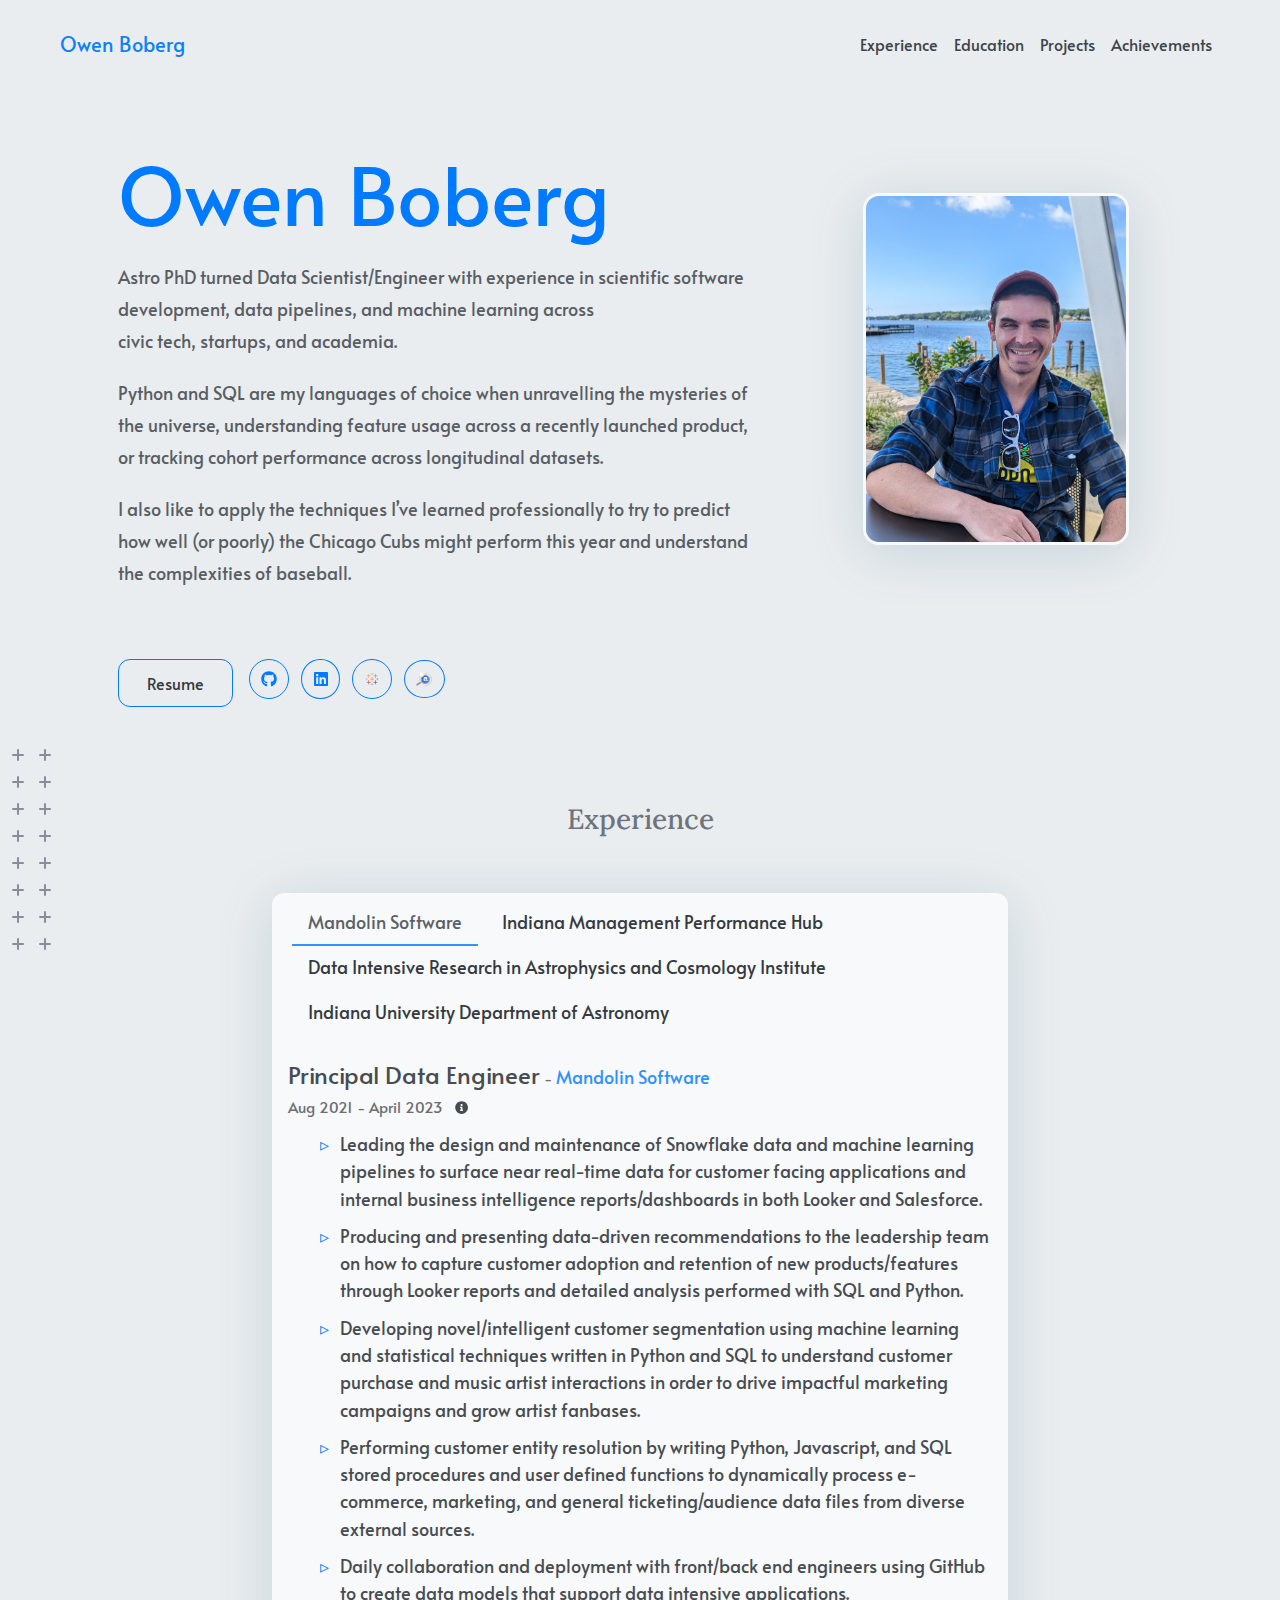
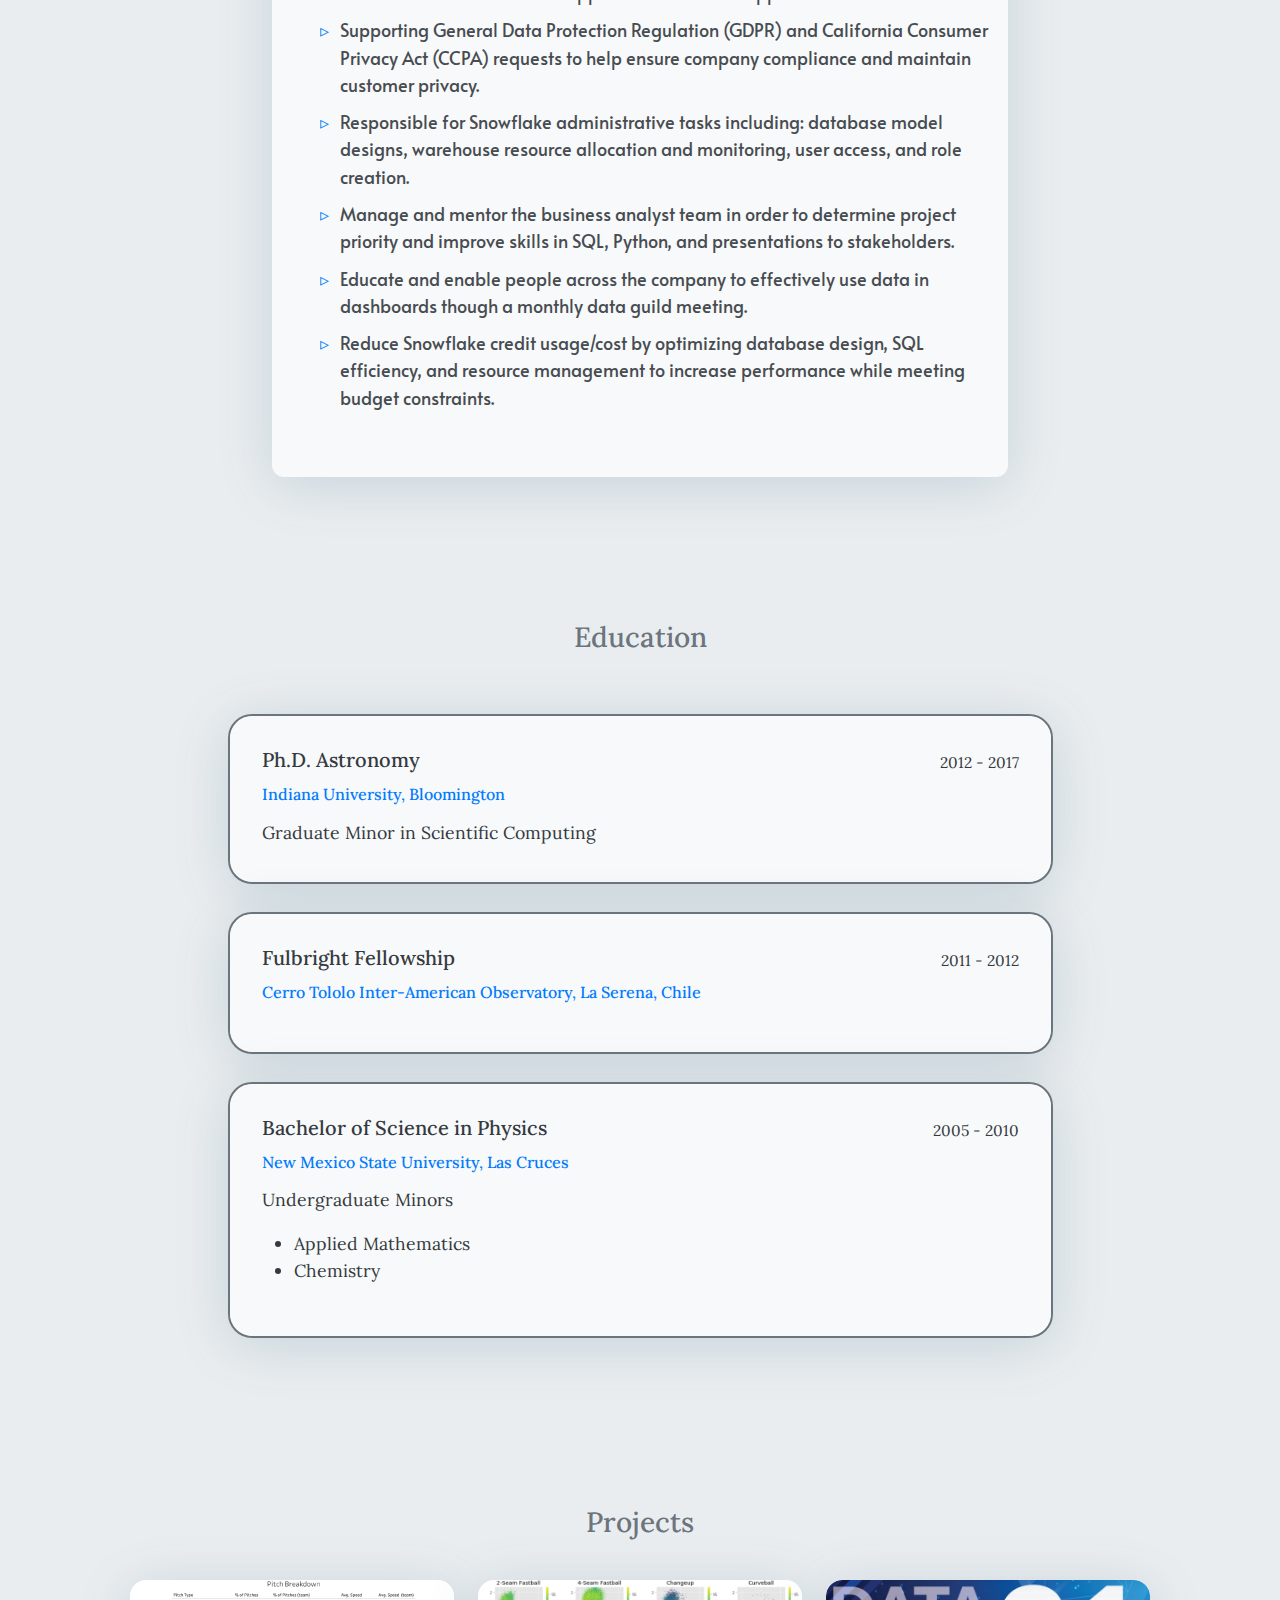
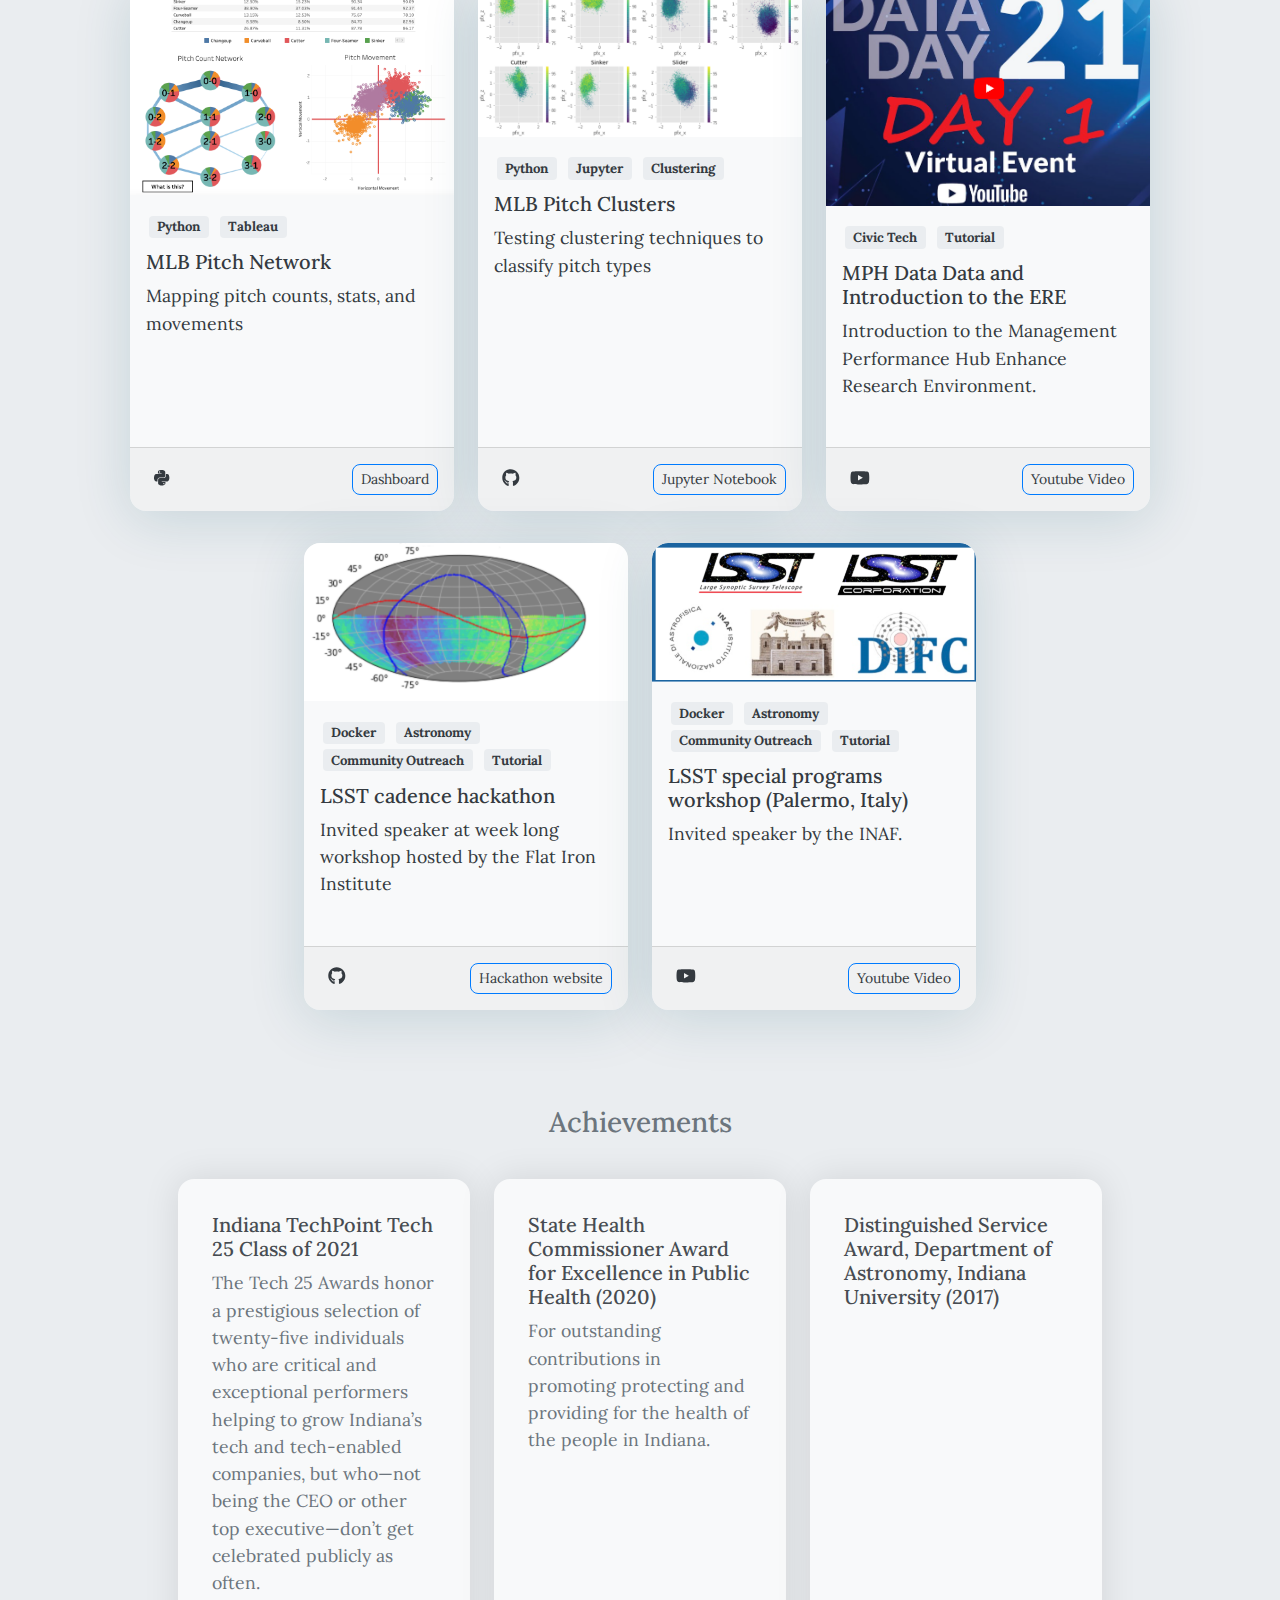
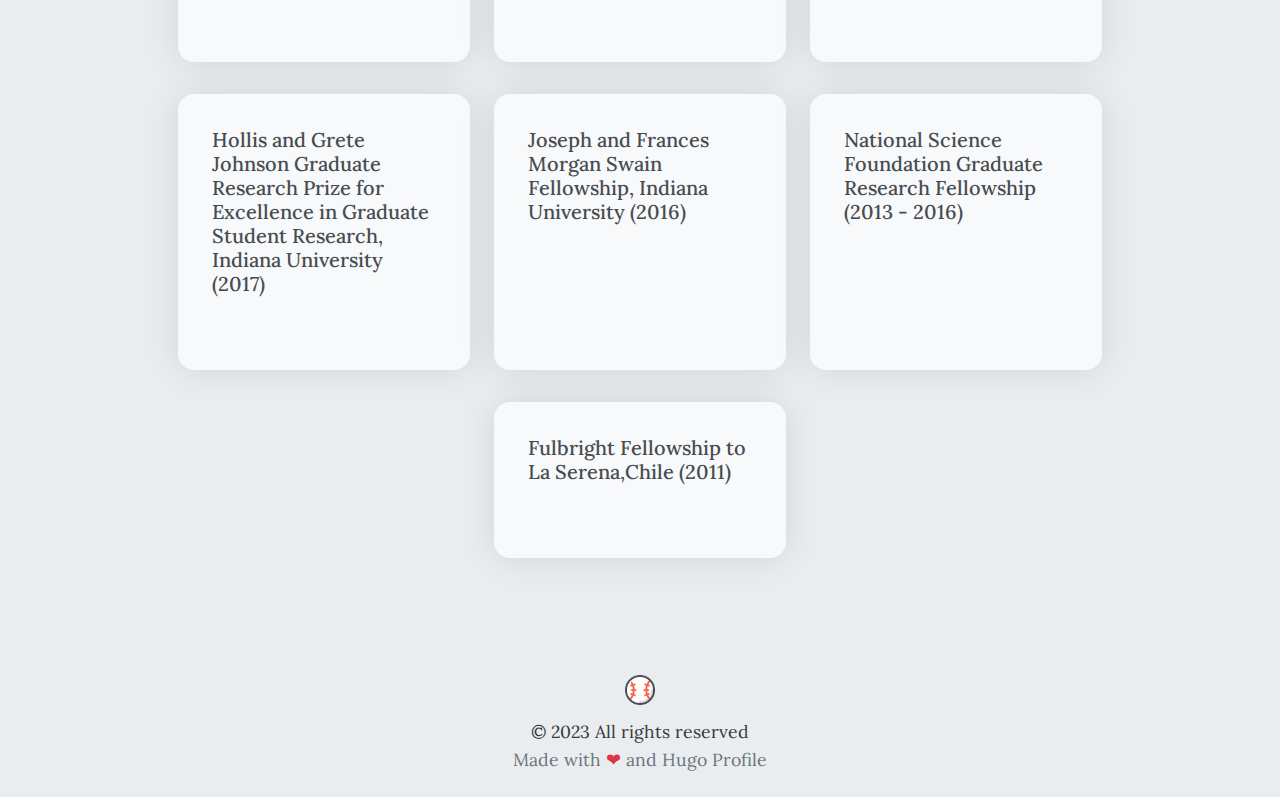
==== commit d9b855c3: "add icons change font" ====
--- a/index.html
+++ b/index.html
@@ -66,9 +66,9 @@
         --secondary-color-dark: #212529;
     }
     body {
-        font-size: 1.25rem;
+        font-size: 1.1rem;
         font-weight: 400;
-        line-height: 1.5;
+        line-height: 1.55;
         text-align: left;
     }
 
@@ -270,6 +270,12 @@
     <span class="px-1">
         <a href="https://public.tableau.com/app/profile/owen.boberg/" target="_blank" class="btn social-icon">
             <img src="/images/fa-tableau.png">
+        </a>
+    </span>
+    
+    <span class="px-1">
+        <a href="https://ui.adsabs.harvard.edu/search/filter_author_facet_hier_fq_author=AND&amp;filter_author_facet_hier_fq_author=author_facet_hier%3A%220%2FBoberg%2C%20O%22&amp;fq=%7B!type%3Daqp%20v%3D%24fq_author%7D&amp;fq_author=%28author_facet_hier%3A%220%2FBoberg%2C%20O%22%29&amp;p_=0&amp;q=%20%20author%3A%22%5Eboberg%22&amp;sort=date%20desc%2C%20bibcode%20desc" target="_blank" class="btn social-icon">
+            <img src="/images/ads_transparent_logo.svg">
         </a>
     </span>
     
@@ -585,9 +591,9 @@
                                 aria-selected="true" 
                                 role="tab" 
                                 data-bs-toggle="pill"
-                                id='Indiana-Management-Performance-Hub-Oct-2020---Aug-2021-tab'
-                                data-bs-target='#pills-Indiana-Management-Performance-Hub-Oct-2020---Aug-2021' 
-                                aria-controls='Indiana-Management-Performance-Hub-Oct-2020---Aug-2021'
+                                id='Indiana-Management-Performance-Hub-Oct-2018---Aug-2021-tab'
+                                data-bs-target='#pills-Indiana-Management-Performance-Hub-Oct-2018---Aug-2021' 
+                                aria-controls='Indiana-Management-Performance-Hub-Oct-2018---Aug-2021'
                             >
                                 Indiana Management Performance Hub
                             </div>
@@ -680,8 +686,8 @@
                         <div 
                             class="tab-pane fade bg-transparent" 
                             role="tabpanel"
-                            id='pills-Indiana-Management-Performance-Hub-Oct-2020---Aug-2021'
-                            aria-labelledby='pills-Indiana-Management-Performance-Hub-Oct-2020---Aug-2021-tab'
+                            id='pills-Indiana-Management-Performance-Hub-Oct-2018---Aug-2021'
+                            aria-labelledby='pills-Indiana-Management-Performance-Hub-Oct-2018---Aug-2021-tab'
                         >
                             <div>
                                 <span class="h4">Lead Data Scientist</span>
@@ -689,7 +695,7 @@
                                 <a href="https://www.in.gov/mph/" target="_blank">Indiana Management Performance Hub</a>
                                 
                                 <div class="pb-1">
-                                    <small>Oct 2020 - Aug 2021</small>
+                                    <small>Oct 2018 - Aug 2021</small>
                                     
                                 </div>
                                 
--- a/css/index.css
+++ b/css/index.css
@@ -72,7 +72,7 @@
 /* hero */
 
 #hero {
-    min-height: 100vh;
+    min-height: 25vh;
     line-height: 2rem;
     max-width: 100%;
 }
